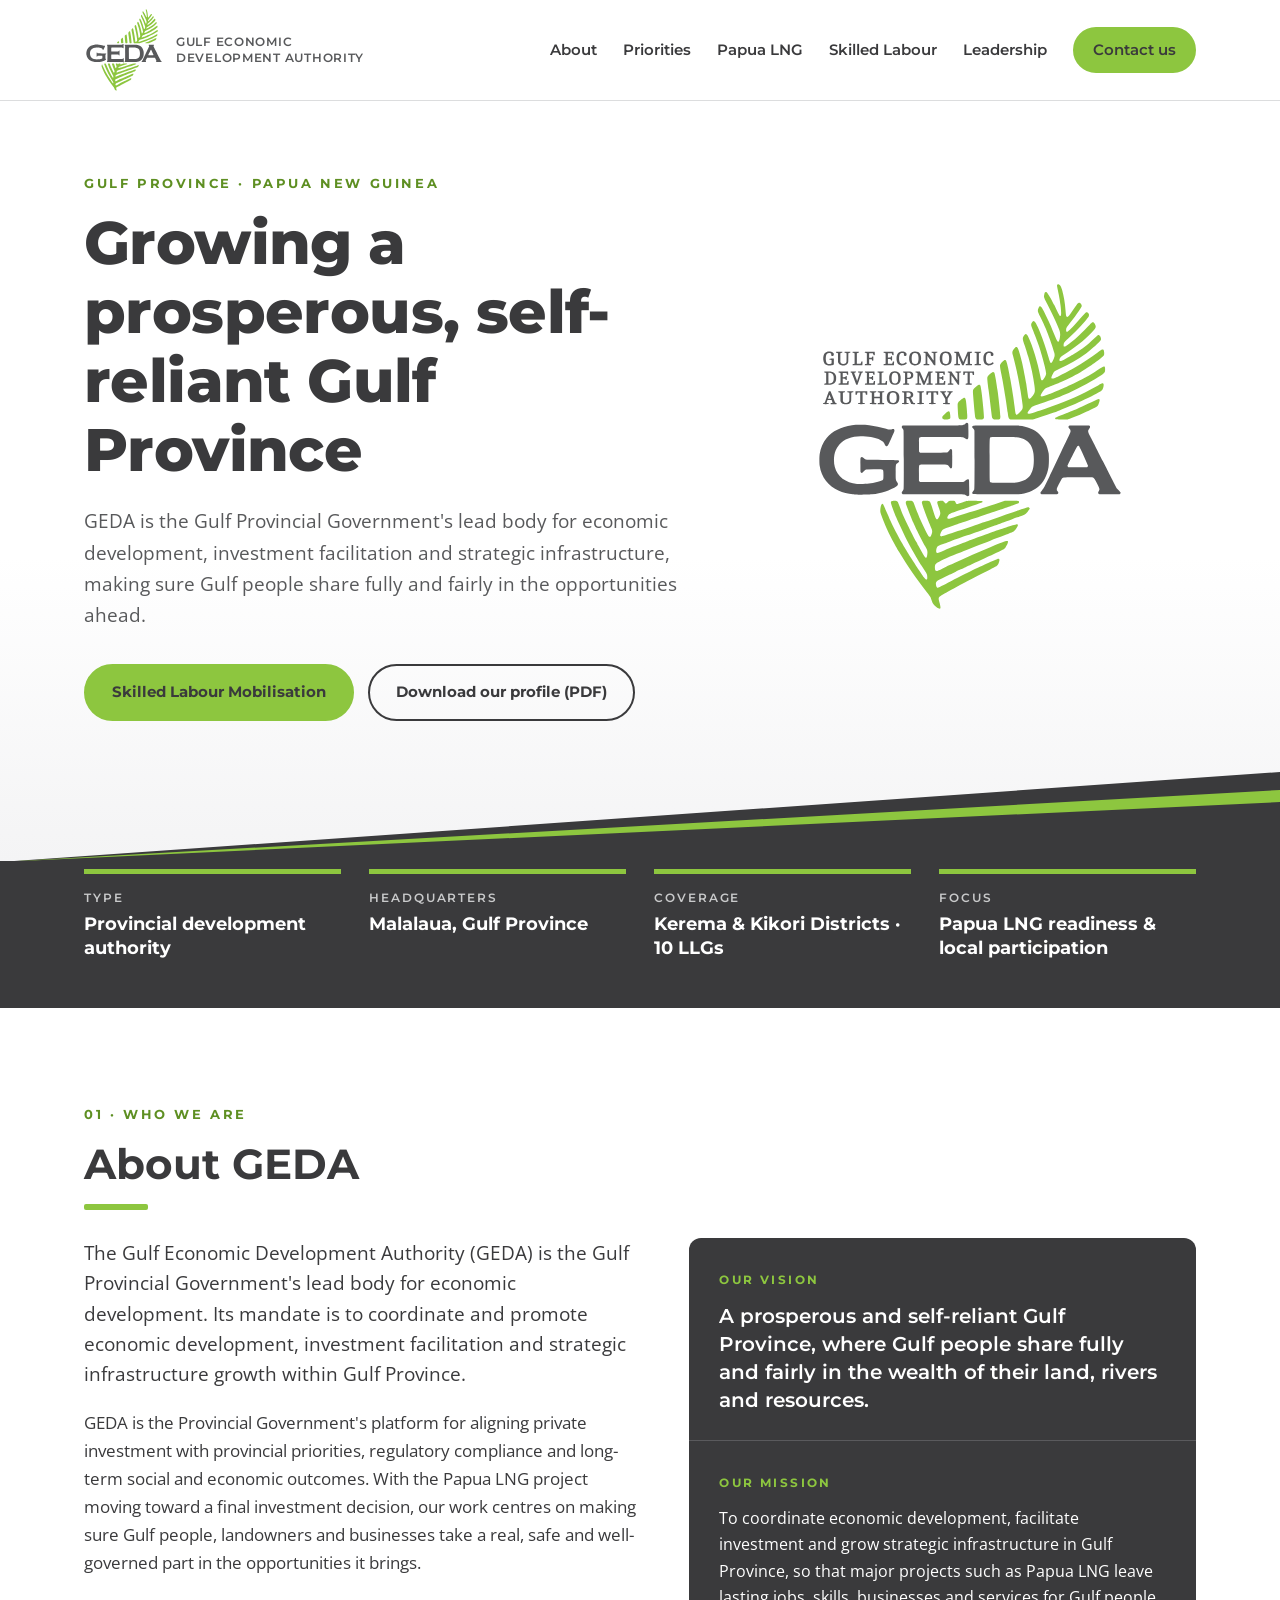
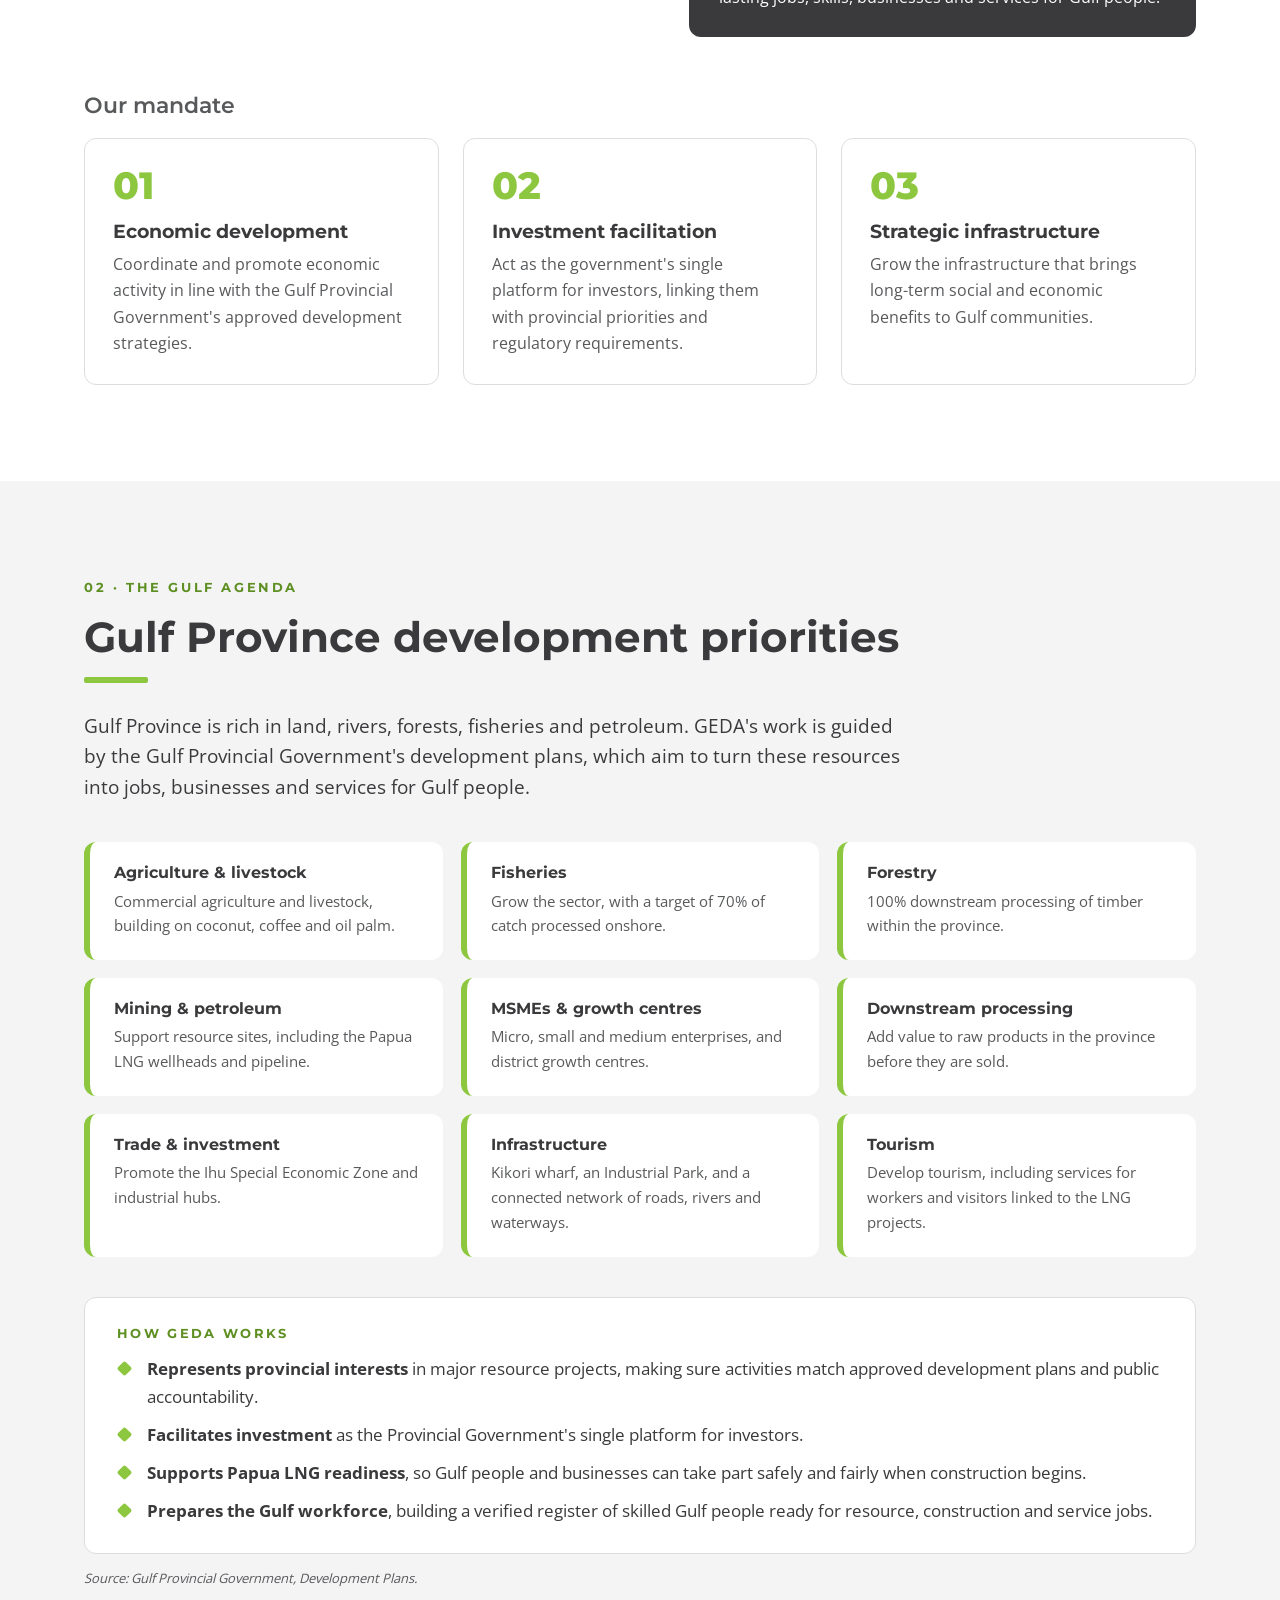
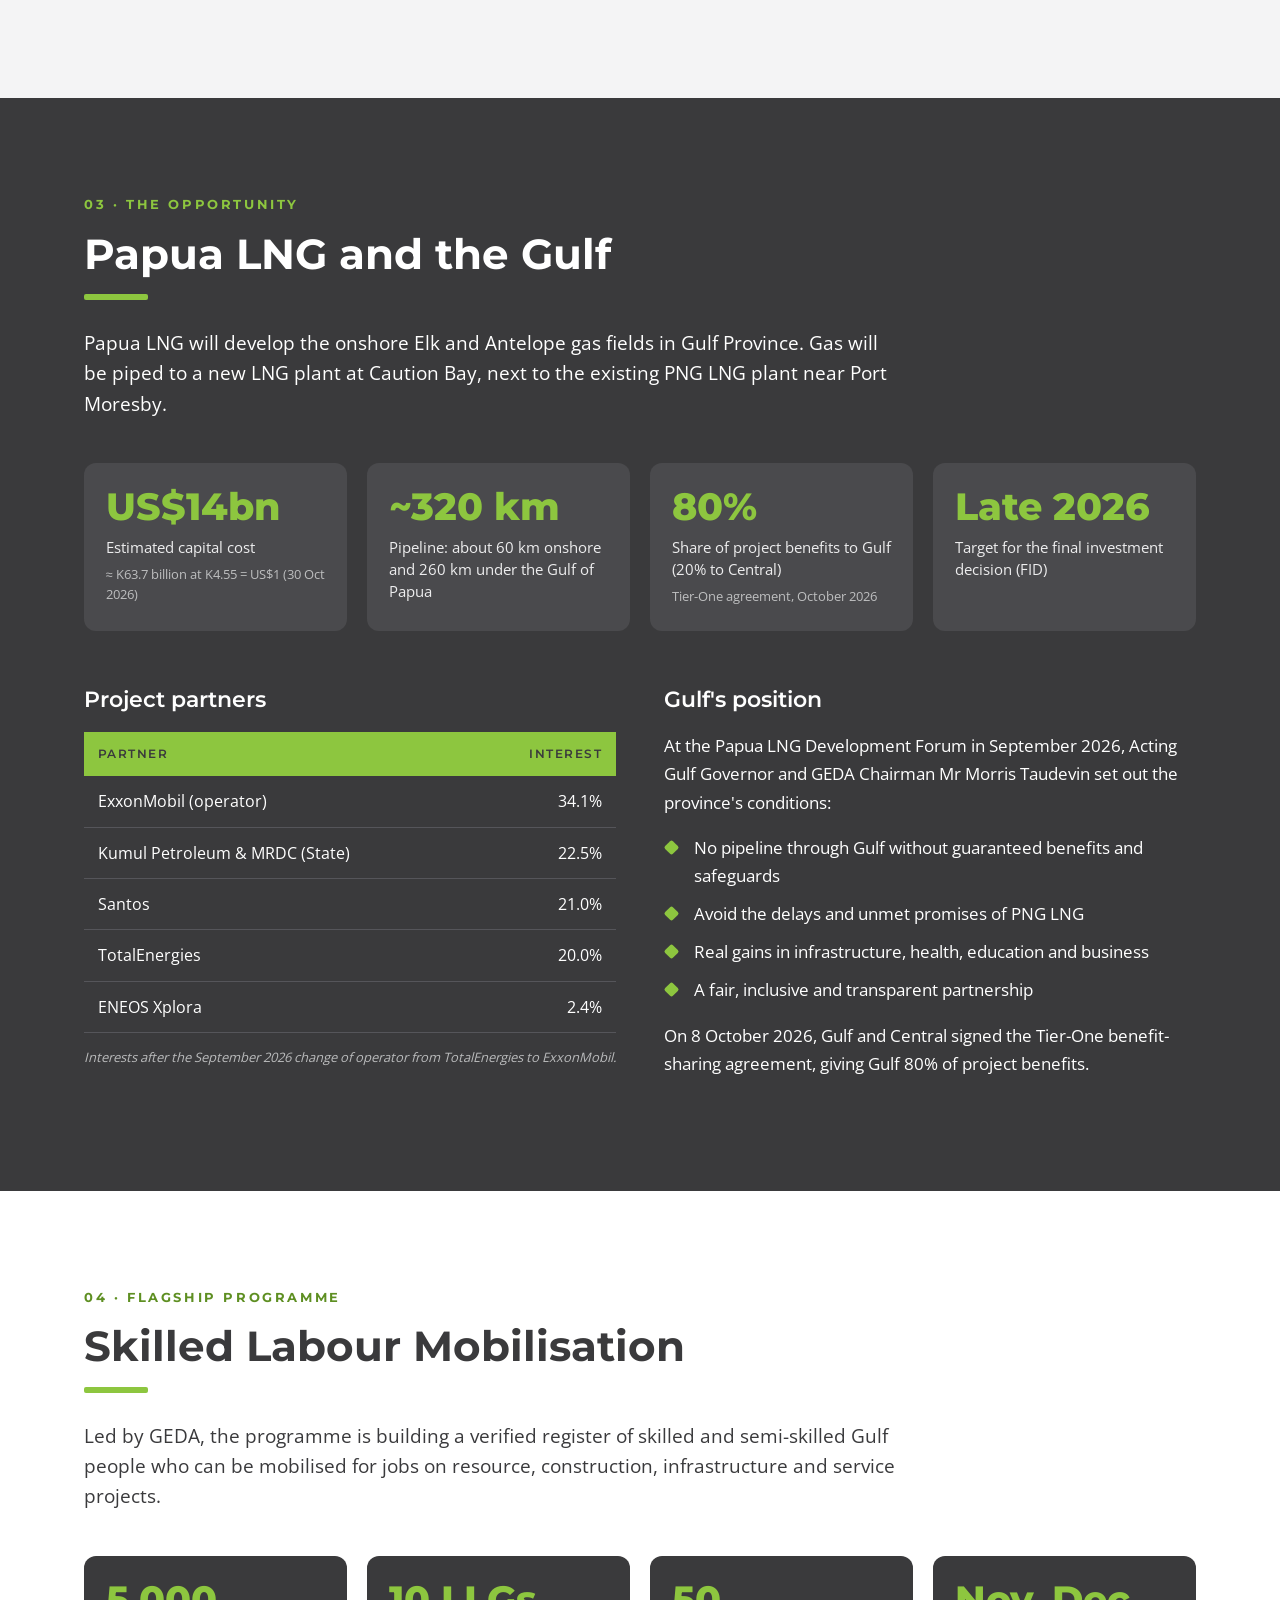
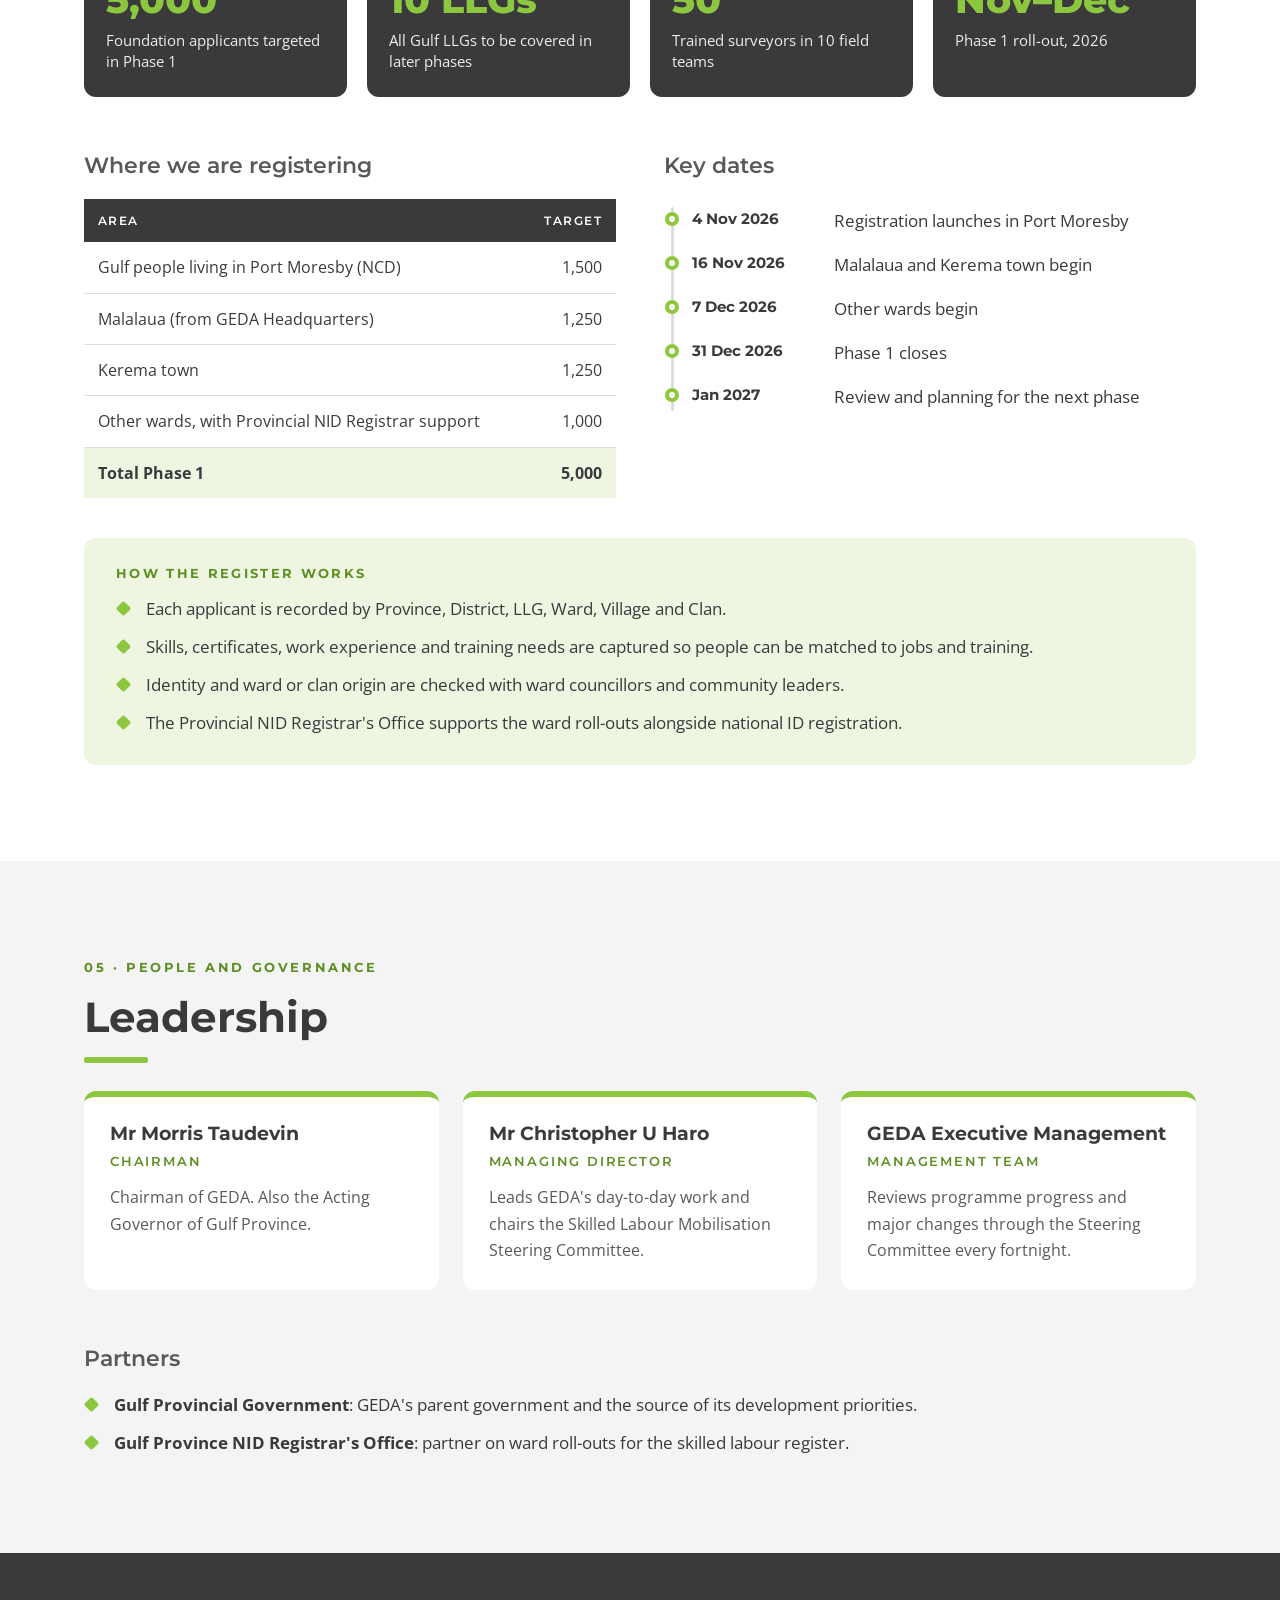
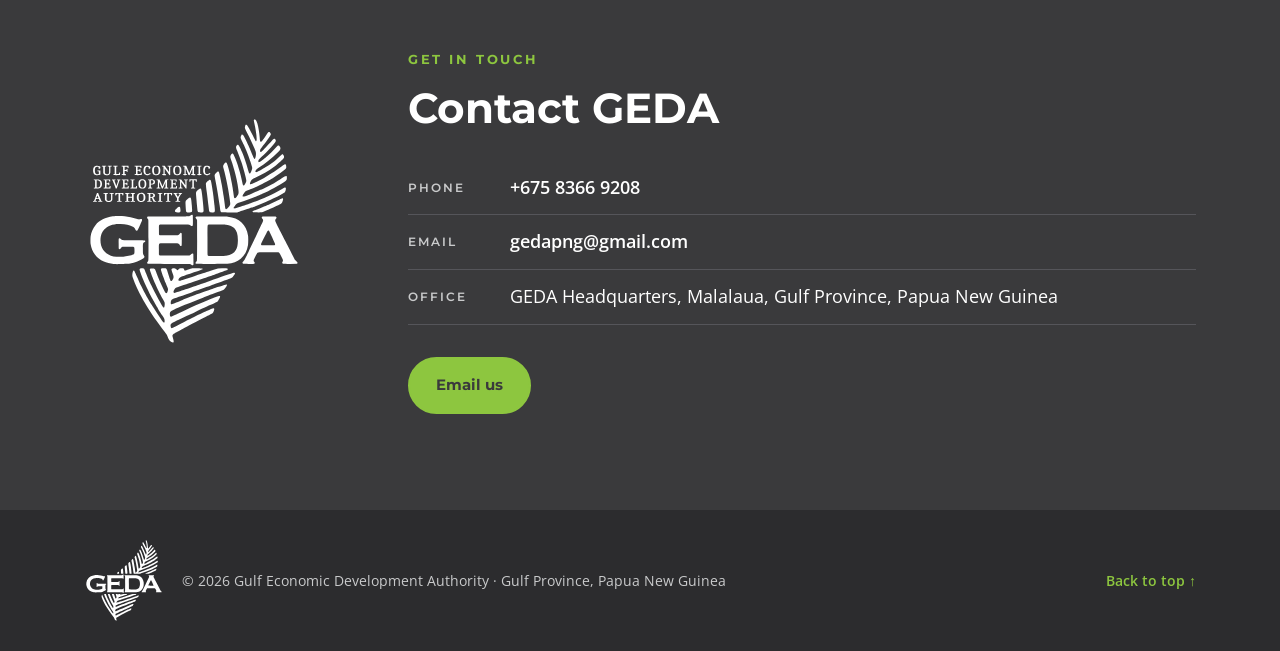
==== index.html @ d0922c4f "Add files via upload" ====
<!doctype html>
<html lang="en">
<head>
  <meta charset="utf-8">
  <meta name="viewport" content="width=device-width, initial-scale=1">
  <title>GEDA – Gulf Economic Development Authority</title>
  <meta name="description" content="The Gulf Economic Development Authority (GEDA) is the Gulf Provincial Government's lead body for economic development, investment facilitation and strategic infrastructure in Gulf Province, Papua New Guinea.">
  <meta name="theme-color" content="#3A3A3C">
  <link rel="icon" type="image/svg+xml" href="assets/img/favicon.svg">
  <link rel="apple-touch-icon" href="assets/img/apple-touch-icon.png">

  <!-- Social sharing preview -->
  <meta property="og:type" content="website">
  <meta property="og:title" content="GEDA – Gulf Economic Development Authority">
  <meta property="og:description" content="Making sure Gulf people share fully and fairly in the opportunities of Papua LNG and the growth of Gulf Province.">
  <meta property="og:image" content="assets/img/og-image.png">
  <meta name="twitter:card" content="summary_large_image">

  <link rel="preload" href="assets/fonts/montserrat-latin-700-normal.woff2" as="font" type="font/woff2" crossorigin>
  <link rel="preload" href="assets/fonts/open-sans-latin-400-normal.woff2" as="font" type="font/woff2" crossorigin>
  <link rel="stylesheet" href="styles.css">
</head>
<body>

<a class="skip" href="#main">Skip to content</a>

<!-- ===== Header ===== -->
<header class="site-header" id="top">
  <div class="wrap header-inner">
    <a class="brand" href="#top" aria-label="GEDA home">
      <img src="assets/img/geda-logo-full-colour-no-tagline.svg" alt="GEDA" width="80" height="86">
      <span class="brand-name">Gulf Economic<br>Development Authority</span>
    </a>
    <button class="nav-toggle" aria-expanded="false" aria-controls="site-nav" aria-label="Open menu">
      <span></span><span></span><span></span>
    </button>
    <nav class="site-nav" id="site-nav" aria-label="Main">
      <a href="#about">About</a>
      <a href="#priorities">Priorities</a>
      <a href="#papua-lng">Papua LNG</a>
      <a href="#skilled-labour">Skilled Labour</a>
      <a href="#leadership">Leadership</a>
      <a class="btn btn-small" href="#contact">Contact us</a>
    </nav>
  </div>
</header>

<main id="main">

<!-- ===== Hero ===== -->
<section class="hero">
  <div class="wrap hero-inner">
    <div class="hero-text">
      <p class="eyebrow">Gulf Province · Papua New Guinea</p>
      <h1>Growing a prosperous, self-reliant Gulf Province</h1>
      <p class="hero-lead">GEDA is the Gulf Provincial Government's lead body for economic development, investment facilitation and strategic infrastructure, making sure Gulf people share fully and fairly in the opportunities ahead.</p>
      <div class="hero-actions">
        <a class="btn" href="#skilled-labour">Skilled Labour Mobilisation</a>
        <a class="btn btn-ghost" href="assets/docs/geda-organisation-profile-2026.pdf" download>Download our profile (PDF)</a>
      </div>
    </div>
    <div class="hero-logo">
      <img src="assets/img/geda-logo-full-colour.svg" alt="GEDA – Gulf Economic Development Authority logo" width="320" height="343">
    </div>
  </div>
  <svg class="hero-wedge" viewBox="0 0 1440 90" preserveAspectRatio="none" aria-hidden="true">
    <polygon points="0,90 1440,0 1440,90" fill="#3A3A3C"/>
    <polygon points="0,90 1440,18 1440,30" fill="#8DC63F"/>
  </svg>
</section>

<!-- ===== Facts band ===== -->
<section class="facts" aria-label="GEDA at a glance">
  <div class="wrap facts-grid">
    <div><span class="k">Type</span><span class="v">Provincial development authority</span></div>
    <div><span class="k">Headquarters</span><span class="v">Malalaua, Gulf Province</span></div>
    <div><span class="k">Coverage</span><span class="v">Kerema &amp; Kikori Districts · 10 LLGs</span></div>
    <div><span class="k">Focus</span><span class="v">Papua LNG readiness &amp; local participation</span></div>
  </div>
</section>

<!-- ===== About ===== -->
<section class="section" id="about">
  <div class="wrap">
    <p class="kicker">01 · Who we are</p>
    <h2>About GEDA</h2>
    <div class="about-grid">
      <div>
        <p class="lead">The Gulf Economic Development Authority (GEDA) is the Gulf Provincial Government's lead body for economic development. Its mandate is to coordinate and promote economic development, investment facilitation and strategic infrastructure growth within Gulf Province.</p>
        <p>GEDA is the Provincial Government's platform for aligning private investment with provincial priorities, regulatory compliance and long-term social and economic outcomes. With the Papua LNG project moving toward a final investment decision, our work centres on making sure Gulf people, landowners and businesses take a real, safe and well-governed part in the opportunities it brings.</p>
      </div>
      <div class="vm">
        <div class="vm-item vm-vision">
          <span class="k">Our vision</span>
          <p>A prosperous and self-reliant Gulf Province, where Gulf people share fully and fairly in the wealth of their land, rivers and resources.</p>
        </div>
        <div class="vm-item">
          <span class="k">Our mission</span>
          <p>To coordinate economic development, facilitate investment and grow strategic infrastructure in Gulf Province, so that major projects such as Papua LNG leave lasting jobs, skills, businesses and services for Gulf people.</p>
        </div>
      </div>
    </div>

    <h3>Our mandate</h3>
    <div class="cards cards-3">
      <article class="card">
        <span class="num">01</span>
        <h4>Economic development</h4>
        <p>Coordinate and promote economic activity in line with the Gulf Provincial Government's approved development strategies.</p>
      </article>
      <article class="card">
        <span class="num">02</span>
        <h4>Investment facilitation</h4>
        <p>Act as the government's single platform for investors, linking them with provincial priorities and regulatory requirements.</p>
      </article>
      <article class="card">
        <span class="num">03</span>
        <h4>Strategic infrastructure</h4>
        <p>Grow the infrastructure that brings long-term social and economic benefits to Gulf communities.</p>
      </article>
    </div>
  </div>
</section>

<!-- ===== Priorities ===== -->
<section class="section section-tint" id="priorities">
  <div class="wrap">
    <p class="kicker">02 · The Gulf agenda</p>
    <h2>Gulf Province development priorities</h2>
    <p class="lead narrow">Gulf Province is rich in land, rivers, forests, fisheries and petroleum. GEDA's work is guided by the Gulf Provincial Government's development plans, which aim to turn these resources into jobs, businesses and services for Gulf people.</p>

    <div class="prio-grid">
      <div class="prio"><h4>Agriculture &amp; livestock</h4><p>Commercial agriculture and livestock, building on coconut, coffee and oil palm.</p></div>
      <div class="prio"><h4>Fisheries</h4><p>Grow the sector, with a target of 70% of catch processed onshore.</p></div>
      <div class="prio"><h4>Forestry</h4><p>100% downstream processing of timber within the province.</p></div>
      <div class="prio"><h4>Mining &amp; petroleum</h4><p>Support resource sites, including the Papua LNG wellheads and pipeline.</p></div>
      <div class="prio"><h4>MSMEs &amp; growth centres</h4><p>Micro, small and medium enterprises, and district growth centres.</p></div>
      <div class="prio"><h4>Downstream processing</h4><p>Add value to raw products in the province before they are sold.</p></div>
      <div class="prio"><h4>Trade &amp; investment</h4><p>Promote the Ihu Special Economic Zone and industrial hubs.</p></div>
      <div class="prio"><h4>Infrastructure</h4><p>Kikori wharf, an Industrial Park, and a connected network of roads, rivers and waterways.</p></div>
      <div class="prio"><h4>Tourism</h4><p>Develop tourism, including services for workers and visitors linked to the LNG projects.</p></div>
    </div>

    <div class="callout">
      <h4>How GEDA works</h4>
      <ul class="ticks">
        <li><b>Represents provincial interests</b> in major resource projects, making sure activities match approved development plans and public accountability.</li>
        <li><b>Facilitates investment</b> as the Provincial Government's single platform for investors.</li>
        <li><b>Supports Papua LNG readiness</b>, so Gulf people and businesses can take part safely and fairly when construction begins.</li>
        <li><b>Prepares the Gulf workforce</b>, building a verified register of skilled Gulf people ready for resource, construction and service jobs.</li>
      </ul>
    </div>
    <p class="source">Source: Gulf Provincial Government, Development Plans.</p>
  </div>
</section>

<!-- ===== Papua LNG ===== -->
<section class="section section-dark" id="papua-lng">
  <div class="wrap">
    <p class="kicker">03 · The opportunity</p>
    <h2>Papua LNG and the Gulf</h2>
    <p class="lead narrow">Papua LNG will develop the onshore Elk and Antelope gas fields in Gulf Province. Gas will be piped to a new LNG plant at Caution Bay, next to the existing PNG LNG plant near Port Moresby.</p>

    <div class="stats">
      <div class="stat"><span class="big">US$14bn</span><span class="lbl">Estimated capital cost</span><span class="sm">≈ K63.7 billion at K4.55 = US$1 (30 Oct 2026)</span></div>
      <div class="stat"><span class="big">~320 km</span><span class="lbl">Pipeline: about 60 km onshore and 260 km under the Gulf of Papua</span></div>
      <div class="stat"><span class="big">80%</span><span class="lbl">Share of project benefits to Gulf (20% to Central)</span><span class="sm">Tier-One agreement, October 2026</span></div>
      <div class="stat"><span class="big">Late 2026</span><span class="lbl">Target for the final investment decision (FID)</span></div>
    </div>

    <div class="lng-grid">
      <div>
        <h3>Project partners</h3>
        <table class="partners">
          <thead><tr><th scope="col">Partner</th><th scope="col">Interest</th></tr></thead>
          <tbody>
            <tr><td>ExxonMobil (operator)</td><td>34.1%</td></tr>
            <tr><td>Kumul Petroleum &amp; MRDC (State)</td><td>22.5%</td></tr>
            <tr><td>Santos</td><td>21.0%</td></tr>
            <tr><td>TotalEnergies</td><td>20.0%</td></tr>
            <tr><td>ENEOS Xplora</td><td>2.4%</td></tr>
          </tbody>
        </table>
        <p class="source">Interests after the September 2026 change of operator from TotalEnergies to ExxonMobil.</p>
      </div>
      <div>
        <h3>Gulf's position</h3>
        <p>At the Papua LNG Development Forum in September 2026, Acting Gulf Governor and GEDA Chairman Mr Morris Taudevin set out the province's conditions:</p>
        <ul class="ticks ticks-light">
          <li>No pipeline through Gulf without guaranteed benefits and safeguards</li>
          <li>Avoid the delays and unmet promises of PNG LNG</li>
          <li>Real gains in infrastructure, health, education and business</li>
          <li>A fair, inclusive and transparent partnership</li>
        </ul>
        <p>On 8 October 2026, Gulf and Central signed the Tier-One benefit-sharing agreement, giving Gulf 80% of project benefits.</p>
      </div>
    </div>
  </div>
</section>

<!-- ===== Skilled Labour ===== -->
<section class="section" id="skilled-labour">
  <div class="wrap">
    <p class="kicker">04 · Flagship programme</p>
    <h2>Skilled Labour Mobilisation</h2>
    <p class="lead narrow">Led by GEDA, the programme is building a verified register of skilled and semi-skilled Gulf people who can be mobilised for jobs on resource, construction, infrastructure and service projects.</p>

    <div class="stats stats-light">
      <div class="stat"><span class="big">5,000</span><span class="lbl">Foundation applicants targeted in Phase 1</span></div>
      <div class="stat"><span class="big">10 LLGs</span><span class="lbl">All Gulf LLGs to be covered in later phases</span></div>
      <div class="stat"><span class="big">50</span><span class="lbl">Trained surveyors in 10 field teams</span></div>
      <div class="stat"><span class="big">Nov–Dec</span><span class="lbl">Phase 1 roll-out, 2026</span></div>
    </div>

    <div class="slm-grid">
      <div>
        <h3>Where we are registering</h3>
        <table class="areas">
          <thead><tr><th scope="col">Area</th><th scope="col">Target</th></tr></thead>
          <tbody>
            <tr><td>Gulf people living in Port Moresby (NCD)</td><td>1,500</td></tr>
            <tr><td>Malalaua (from GEDA Headquarters)</td><td>1,250</td></tr>
            <tr><td>Kerema town</td><td>1,250</td></tr>
            <tr><td>Other wards, with Provincial NID Registrar support</td><td>1,000</td></tr>
            <tr class="total"><td>Total Phase 1</td><td>5,000</td></tr>
          </tbody>
        </table>
      </div>
      <div>
        <h3>Key dates</h3>
        <ol class="timeline">
          <li><b>4 Nov 2026</b><span>Registration launches in Port Moresby</span></li>
          <li><b>16 Nov 2026</b><span>Malalaua and Kerema town begin</span></li>
          <li><b>7 Dec 2026</b><span>Other wards begin</span></li>
          <li><b>31 Dec 2026</b><span>Phase 1 closes</span></li>
          <li><b>Jan 2027</b><span>Review and planning for the next phase</span></li>
        </ol>
      </div>
    </div>

    <div class="callout">
      <h4>How the register works</h4>
      <ul class="ticks">
        <li>Each applicant is recorded by Province, District, LLG, Ward, Village and Clan.</li>
        <li>Skills, certificates, work experience and training needs are captured so people can be matched to jobs and training.</li>
        <li>Identity and ward or clan origin are checked with ward councillors and community leaders.</li>
        <li>The Provincial NID Registrar's Office supports the ward roll-outs alongside national ID registration.</li>
      </ul>
    </div>
  </div>
</section>

<!-- ===== Leadership ===== -->
<section class="section section-tint" id="leadership">
  <div class="wrap">
    <p class="kicker">05 · People and governance</p>
    <h2>Leadership</h2>
    <div class="cards cards-3">
      <article class="person">
        <h4>Mr Morris Taudevin</h4>
        <p class="role">Chairman</p>
        <p>Chairman of GEDA. Also the Acting Governor of Gulf Province.</p>
      </article>
      <article class="person">
        <h4>Mr Christopher U Haro</h4>
        <p class="role">Managing Director</p>
        <p>Leads GEDA's day-to-day work and chairs the Skilled Labour Mobilisation Steering Committee.</p>
      </article>
      <article class="person">
        <h4>GEDA Executive Management</h4>
        <p class="role">Management team</p>
        <p>Reviews programme progress and major changes through the Steering Committee every fortnight.</p>
      </article>
    </div>

    <h3>Partners</h3>
    <ul class="ticks">
      <li><b>Gulf Provincial Government</b>: GEDA's parent government and the source of its development priorities.</li>
      <li><b>Gulf Province NID Registrar's Office</b>: partner on ward roll-outs for the skilled labour register.</li>
    </ul>
  </div>
</section>

<!-- ===== Contact ===== -->
<section class="contact" id="contact">
  <div class="wrap contact-inner">
    <img class="contact-logo" src="assets/img/geda-logo-white.svg" alt="GEDA" width="200" height="214">
    <div>
      <p class="kicker kicker-light">Get in touch</p>
      <h2>Contact GEDA</h2>
      <ul class="contact-list">
        <li><span class="k">Phone</span><a href="tel:+67583669208">+675 8366 9208</a></li>
        <li><span class="k">Email</span><a href="mailto:gedapng@gmail.com">gedapng@gmail.com</a></li>
        <li><span class="k">Office</span><span>GEDA Headquarters, Malalaua, Gulf Province, Papua New Guinea</span></li>
      </ul>
      <a class="btn" href="mailto:gedapng@gmail.com">Email us</a>
    </div>
  </div>
</section>

</main>

<footer class="site-footer">
  <div class="wrap footer-inner">
    <img src="assets/img/geda-logo-white-no-tagline.svg" alt="GEDA" width="80" height="86">
    <p>© <span id="year">2026</span> Gulf Economic Development Authority · Gulf Province, Papua New Guinea</p>
    <a href="#top">Back to top ↑</a>
  </div>
</footer>

<script src="script.js"></script>
</body>
</html>
---- styles.css ----
/* =========================================================
   GEDA – Gulf Economic Development Authority
   Colours and fonts follow the GEDA Brand Style Guide
   ========================================================= */

@font-face{font-family:"Montserrat";font-weight:500;font-display:swap;src:url(assets/fonts/montserrat-latin-500-normal.woff2) format("woff2")}
@font-face{font-family:"Montserrat";font-weight:600;font-display:swap;src:url(assets/fonts/montserrat-latin-600-normal.woff2) format("woff2")}
@font-face{font-family:"Montserrat";font-weight:700;font-display:swap;src:url(assets/fonts/montserrat-latin-700-normal.woff2) format("woff2")}
@font-face{font-family:"Montserrat";font-weight:800;font-display:swap;src:url(assets/fonts/montserrat-latin-800-normal.woff2) format("woff2")}
@font-face{font-family:"Open Sans";font-weight:400;font-display:swap;src:url(assets/fonts/open-sans-latin-400-normal.woff2) format("woff2")}
@font-face{font-family:"Open Sans";font-weight:600;font-display:swap;src:url(assets/fonts/open-sans-latin-600-normal.woff2) format("woff2")}
@font-face{font-family:"Open Sans";font-weight:700;font-display:swap;src:url(assets/fonts/open-sans-latin-700-normal.woff2) format("woff2")}

:root{
  /* Brand colours */
  --green:#8DC63F;        /* Leaf Green – primary */
  --green-dark:#5E8F22;   /* darker green for small text on white */
  --green-tint:#EEF6E2;
  --charcoal:#3A3A3C;     /* Charcoal – primary */
  --slate:#58595B;        /* Slate Grey – primary */
  --white:#FFFFFF;
  --mist:#F4F4F5;
  --line:#DCDDDE;

  --head:"Montserrat",Arial,sans-serif;
  --body:"Open Sans",Arial,sans-serif;
  --radius:12px;
  --wrap:1160px;
}

*,*::before,*::after{box-sizing:border-box}
html{scroll-behavior:smooth;scroll-padding-top:108px}
body{margin:0;font-family:var(--body);font-size:17px;line-height:1.65;color:var(--charcoal);background:var(--white);-webkit-font-smoothing:antialiased}
img{max-width:100%;height:auto;display:block}
a{color:var(--green-dark)}
a:focus-visible,button:focus-visible{outline:3px solid var(--green);outline-offset:3px;border-radius:4px}
h1,h2,h3,h4{font-family:var(--head);line-height:1.15;margin:0;color:var(--charcoal)}
p{margin:0 0 1em}
.wrap{max-width:var(--wrap);margin:0 auto;padding:0 24px}
.skip{position:absolute;left:-999px;top:8px;background:var(--charcoal);color:#fff;padding:8px 14px;border-radius:6px;z-index:100}
.skip:focus{left:16px}

/* ---------- Buttons ---------- */
.btn{display:inline-block;font-family:var(--head);font-weight:700;font-size:15px;text-decoration:none;color:var(--charcoal);background:var(--green);padding:14px 26px;border-radius:999px;border:2px solid var(--green);transition:transform .15s ease,background .15s ease}
.btn:hover{transform:translateY(-2px);background:#9BD04F}
.btn-ghost{background:transparent;color:var(--charcoal);border-color:var(--charcoal)}
.btn-ghost:hover{background:var(--charcoal);color:#fff}
.btn-small{padding:9px 18px;font-size:14px}

/* ---------- Header ---------- */
.site-header{position:sticky;top:0;z-index:50;background:rgba(255,255,255,.96);backdrop-filter:saturate(1.4) blur(8px);border-bottom:1px solid var(--line)}
.header-inner{display:flex;align-items:center;justify-content:space-between;height:100px}
.brand{display:flex;align-items:center;gap:12px;text-decoration:none}
.brand img{width:80px;height:auto} /* brand guide: short lockup min 80px on screen */
.brand-name{font-family:var(--head);font-weight:600;font-size:12px;letter-spacing:.06em;text-transform:uppercase;color:var(--slate);line-height:1.3}
.site-nav{display:flex;align-items:center;gap:26px}
.site-nav a{font-family:var(--head);font-weight:600;font-size:15px;color:var(--charcoal);text-decoration:none}
.site-nav a:not(.btn):hover{color:var(--green-dark)}
.site-nav .btn{color:var(--charcoal)}
.nav-toggle{display:none;background:none;border:0;width:44px;height:44px;padding:10px;cursor:pointer}
.nav-toggle span{display:block;height:3px;background:var(--charcoal);border-radius:2px;margin:5px 0;transition:transform .2s ease,opacity .2s ease}
.nav-toggle[aria-expanded="true"] span:nth-child(1){transform:translateY(8px) rotate(45deg)}
.nav-toggle[aria-expanded="true"] span:nth-child(2){opacity:0}
.nav-toggle[aria-expanded="true"] span:nth-child(3){transform:translateY(-8px) rotate(-45deg)}

/* ---------- Hero ---------- */
.hero{position:relative;padding:72px 0 140px;background:linear-gradient(180deg,#fff 0%,#fff 60%,var(--mist) 100%);overflow:hidden}
.hero-inner{display:grid;grid-template-columns:1.35fr 1fr;gap:48px;align-items:center}
.eyebrow,.kicker{font-family:var(--head);font-weight:700;font-size:13px;letter-spacing:.2em;text-transform:uppercase;color:var(--green-dark);margin:0 0 14px}
.hero h1{font-size:clamp(34px,5.2vw,60px);font-weight:800;letter-spacing:-.01em}
.hero-lead{font-size:19px;color:var(--slate);margin:22px 0 32px;max-width:600px}
.hero-actions{display:flex;flex-wrap:wrap;gap:14px}
.hero-logo{display:flex;justify-content:center}
.hero-logo img{width:min(320px,80%)}
.hero-wedge{position:absolute;left:0;bottom:-1px;width:100%;height:90px}

/* ---------- Facts band ---------- */
.facts{background:var(--charcoal);color:#fff;padding:8px 0 48px}
.facts-grid{display:grid;grid-template-columns:repeat(4,1fr);gap:28px}
.facts-grid>div{border-top:5px solid var(--green);padding-top:14px}
.facts .k{display:block;font-family:var(--head);font-weight:600;font-size:12px;letter-spacing:.16em;text-transform:uppercase;color:#C9CACB}
.facts .v{display:block;font-family:var(--head);font-weight:700;font-size:18px;margin-top:6px;line-height:1.3}

/* ---------- Sections ---------- */
.section{padding:96px 0}
.section-tint{background:var(--mist)}
.section-dark{background:var(--charcoal);color:#fff}
.section-dark h2,.section-dark h3,.section-dark h4{color:#fff}
.section-dark .kicker{color:var(--green)}
.section h2{font-size:clamp(28px,3.6vw,42px);font-weight:700;margin-bottom:28px}
.section h2::after{content:"";display:block;width:64px;height:6px;background:var(--green);margin-top:16px;border-radius:2px}
.section h3{font-size:22px;font-weight:600;color:var(--slate);margin:56px 0 20px}
.section-dark h3{color:#fff}
.lead{font-size:19px;line-height:1.6}
.narrow{max-width:820px}
.source{font-size:13px;color:var(--slate);font-style:italic;margin-top:14px}
.section-dark .source{color:#B9BABB}

/* About */
.about-grid{display:grid;grid-template-columns:1.1fr 1fr;gap:48px;align-items:start}
.vm{background:var(--charcoal);border-radius:var(--radius);overflow:hidden}
.vm-item{padding:26px 30px}
.vm-item+.vm-item{border-top:1px solid #5A5A5D}
.vm .k{font-family:var(--head);font-weight:700;font-size:12px;letter-spacing:.2em;text-transform:uppercase;color:var(--green)}
.vm p{color:#fff;margin:10px 0 0;font-size:16px}
.vm-vision p{font-family:var(--head);font-weight:600;font-size:20px;line-height:1.4}

/* Cards */
.cards{display:grid;gap:24px}
.cards-3{grid-template-columns:repeat(3,1fr)}
.card{border:1px solid var(--line);border-radius:var(--radius);padding:28px;background:#fff;transition:transform .2s ease,box-shadow .2s ease}
.card:hover{transform:translateY(-4px);box-shadow:0 14px 30px rgba(58,58,60,.09)}
.card .num{font-family:var(--head);font-weight:800;font-size:38px;color:var(--green);line-height:1}
.card h4{font-size:19px;margin:14px 0 8px}
.card p{margin:0;color:var(--slate);font-size:16px}

/* Priorities */
.prio-grid{display:grid;grid-template-columns:repeat(3,1fr);gap:18px;margin-top:40px}
.prio{background:#fff;border-radius:var(--radius);padding:22px 24px;border-left:6px solid var(--green)}
.prio h4{font-size:16px;margin-bottom:6px}
.prio p{margin:0;font-size:15px;color:var(--slate)}

/* Callout + ticks */
.callout{background:var(--green-tint);border-radius:var(--radius);padding:28px 32px;margin-top:40px}
.section-tint .callout{background:#fff;border:1px solid var(--line)}
.callout h4{font-size:13px;letter-spacing:.18em;text-transform:uppercase;color:var(--green-dark);margin-bottom:14px}
.ticks{list-style:none;padding:0;margin:0}
.ticks li{position:relative;padding-left:30px;margin-bottom:10px}
.ticks li::before{content:"";position:absolute;left:2px;top:8px;width:11px;height:11px;background:var(--green);border-radius:2px;transform:rotate(45deg)}
.ticks li:last-child{margin-bottom:0}
.ticks-light{margin-bottom:18px}

/* Stats */
.stats{display:grid;grid-template-columns:repeat(4,1fr);gap:20px;margin:44px 0 8px}
.stat{background:#4A4A4D;border-radius:var(--radius);padding:24px 22px}
.stat .big{display:block;font-family:var(--head);font-weight:800;font-size:clamp(28px,3vw,38px);color:var(--green);line-height:1.05}
.stat .lbl{display:block;margin-top:10px;font-size:15px;line-height:1.45;color:#EDEDEE}
.stat .sm{display:block;margin-top:6px;font-size:12.5px;color:#BDBEBF}
.stats-light .stat{background:var(--charcoal)}

/* Tables */
table{width:100%;border-collapse:collapse;font-size:16px}
th{font-family:var(--head);font-weight:600;font-size:12px;letter-spacing:.12em;text-transform:uppercase;text-align:left;padding:12px 14px;background:var(--charcoal);color:#fff}
th:last-child,td:last-child{text-align:right;white-space:nowrap}
td{padding:12px 14px;border-bottom:1px solid var(--line)}
tr.total td{background:var(--green-tint);font-weight:700;border-bottom:0}
.section-dark th{background:var(--green);color:var(--charcoal)}
.section-dark td{border-bottom-color:#55555A}
.lng-grid,.slm-grid{display:grid;grid-template-columns:1fr 1fr;gap:48px}
.lng-grid h3,.slm-grid h3{margin-top:48px}
.ticks-light li{color:#fff}

/* Timeline */
.timeline{list-style:none;margin:0;padding:0 0 0 28px;position:relative}
.timeline::before{content:"";position:absolute;left:7px;top:8px;bottom:8px;width:3px;background:var(--line);border-radius:2px}
.timeline li{position:relative;display:grid;grid-template-columns:130px 1fr;gap:12px;padding:8px 0}
.timeline li::before{content:"";position:absolute;left:-27px;top:13px;width:14px;height:14px;border-radius:50%;background:#fff;border:4px solid var(--green)}
.timeline b{font-family:var(--head);font-size:15px}

/* People */
.person{background:#fff;border-radius:var(--radius);border-top:6px solid var(--green);padding:26px}
.person h4{font-size:19px}
.person .role{font-family:var(--head);font-weight:600;font-size:13px;letter-spacing:.14em;text-transform:uppercase;color:var(--green-dark);margin:6px 0 12px}
.person p:last-child{margin:0;color:var(--slate);font-size:16px}

/* Contact */
.contact{background:var(--charcoal);color:#fff;padding:96px 0}
.contact-inner{display:grid;grid-template-columns:260px 1fr;gap:64px;align-items:center}
.contact-logo{width:220px}
.contact h2{color:#fff;font-size:clamp(28px,3.6vw,42px);margin-bottom:28px}
.kicker-light{color:var(--green)}
.contact-list{list-style:none;padding:0;margin:0 0 32px}
.contact-list li{display:grid;grid-template-columns:90px 1fr;gap:12px;padding:12px 0;border-bottom:1px solid #55555A;font-size:18px}
.contact-list .k{font-family:var(--head);font-weight:600;font-size:12px;letter-spacing:.16em;text-transform:uppercase;color:#C9CACB;padding-top:5px}
.contact-list a{color:#fff;text-decoration:none;font-weight:600}
.contact-list a:hover{color:var(--green)}

/* Footer */
.site-footer{background:#2C2C2E;color:#C9CACB;padding:28px 0;font-size:14px}
.footer-inner{display:flex;align-items:center;gap:18px}
.footer-inner img{width:80px}
.footer-inner p{margin:0;flex:1}
.footer-inner a{color:var(--green);text-decoration:none;font-weight:600}

/* Reveal animation */
.reveal{opacity:0;transform:translateY(18px);transition:opacity .6s ease,transform .6s ease}
.reveal.in{opacity:1;transform:none}
@media (prefers-reduced-motion:reduce){html{scroll-behavior:auto}.reveal{opacity:1;transform:none;transition:none}.card,.btn{transition:none}}

/* ---------- Responsive ---------- */
@media (max-width:1000px){
  .stats{grid-template-columns:repeat(2,1fr)}
  .prio-grid{grid-template-columns:repeat(2,1fr)}
  .facts-grid{grid-template-columns:repeat(2,1fr)}
}
@media (max-width:860px){
  .nav-toggle{display:block}
  .site-nav{position:absolute;top:100px;left:0;right:0;flex-direction:column;align-items:stretch;gap:0;background:#fff;border-bottom:1px solid var(--line);padding:8px 24px 20px;display:none}
  .site-nav.open{display:flex}
  .site-nav a{padding:14px 0;border-bottom:1px solid var(--mist)}
  .site-nav .btn{margin-top:14px;text-align:center;border-bottom:2px solid var(--green)}
  .hero{padding:48px 0 110px}
  .hero-inner,.about-grid,.lng-grid,.slm-grid,.contact-inner{grid-template-columns:1fr}
  .hero-logo{order:-1;justify-content:flex-start}
  .hero-logo img{width:180px}
  .cards-3{grid-template-columns:1fr}
  .contact-inner{gap:32px}
  .contact-logo{width:160px}
  .section{padding:72px 0}
}
@media (max-width:560px){
  body{font-size:16px}
  .wrap{padding:0 16px}
  .brand-name{display:none}
  .prio-grid,.facts-grid{grid-template-columns:1fr}
  .stats{grid-template-columns:1fr 1fr;gap:12px}
  .stat{padding:18px 16px}
  .stat .big{font-size:26px}
  .stat .lbl{font-size:14px}
  .hero-lead,.lead{font-size:17px}
  .btn{width:100%;text-align:center}
  .callout{padding:22px 20px}
  .timeline li{grid-template-columns:1fr;gap:0}
  .contact-list li{grid-template-columns:1fr;gap:2px;font-size:16px}
  .footer-inner{flex-direction:column;text-align:center}
  td,th{padding:10px}
}
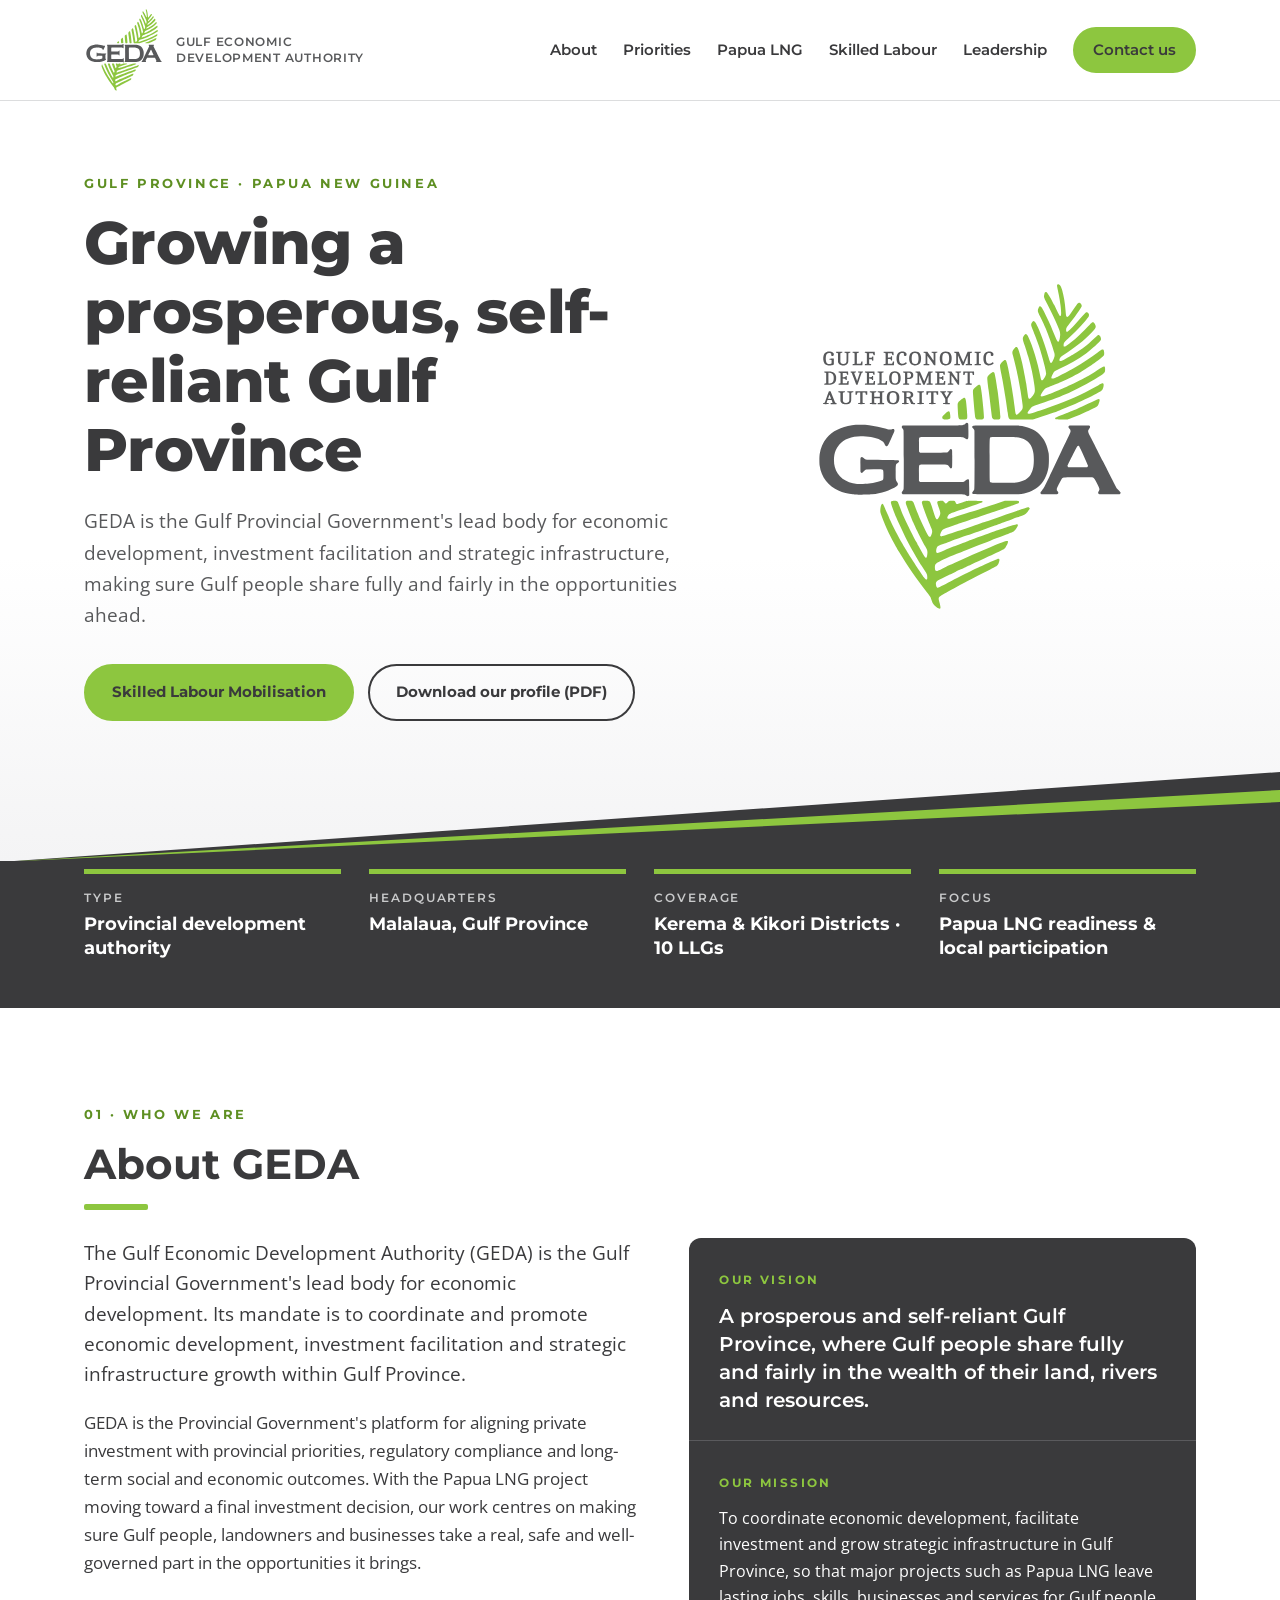
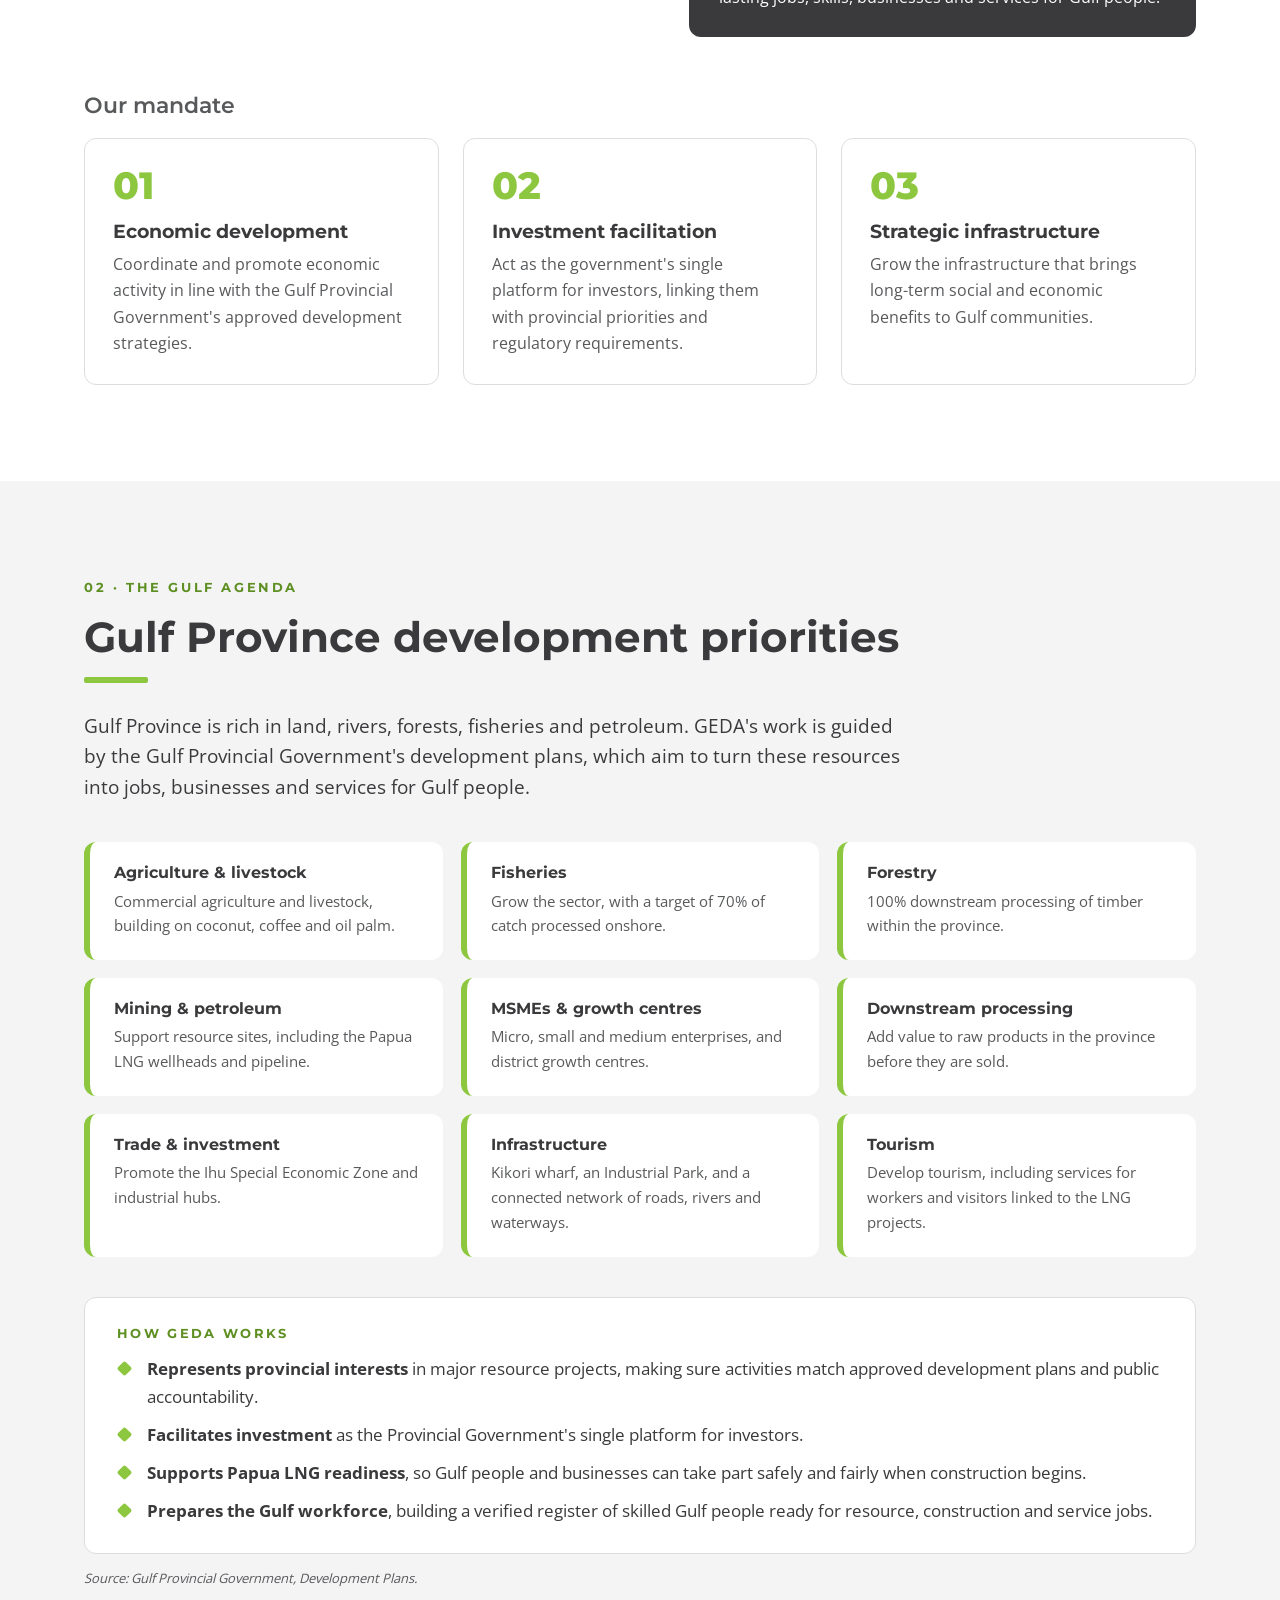
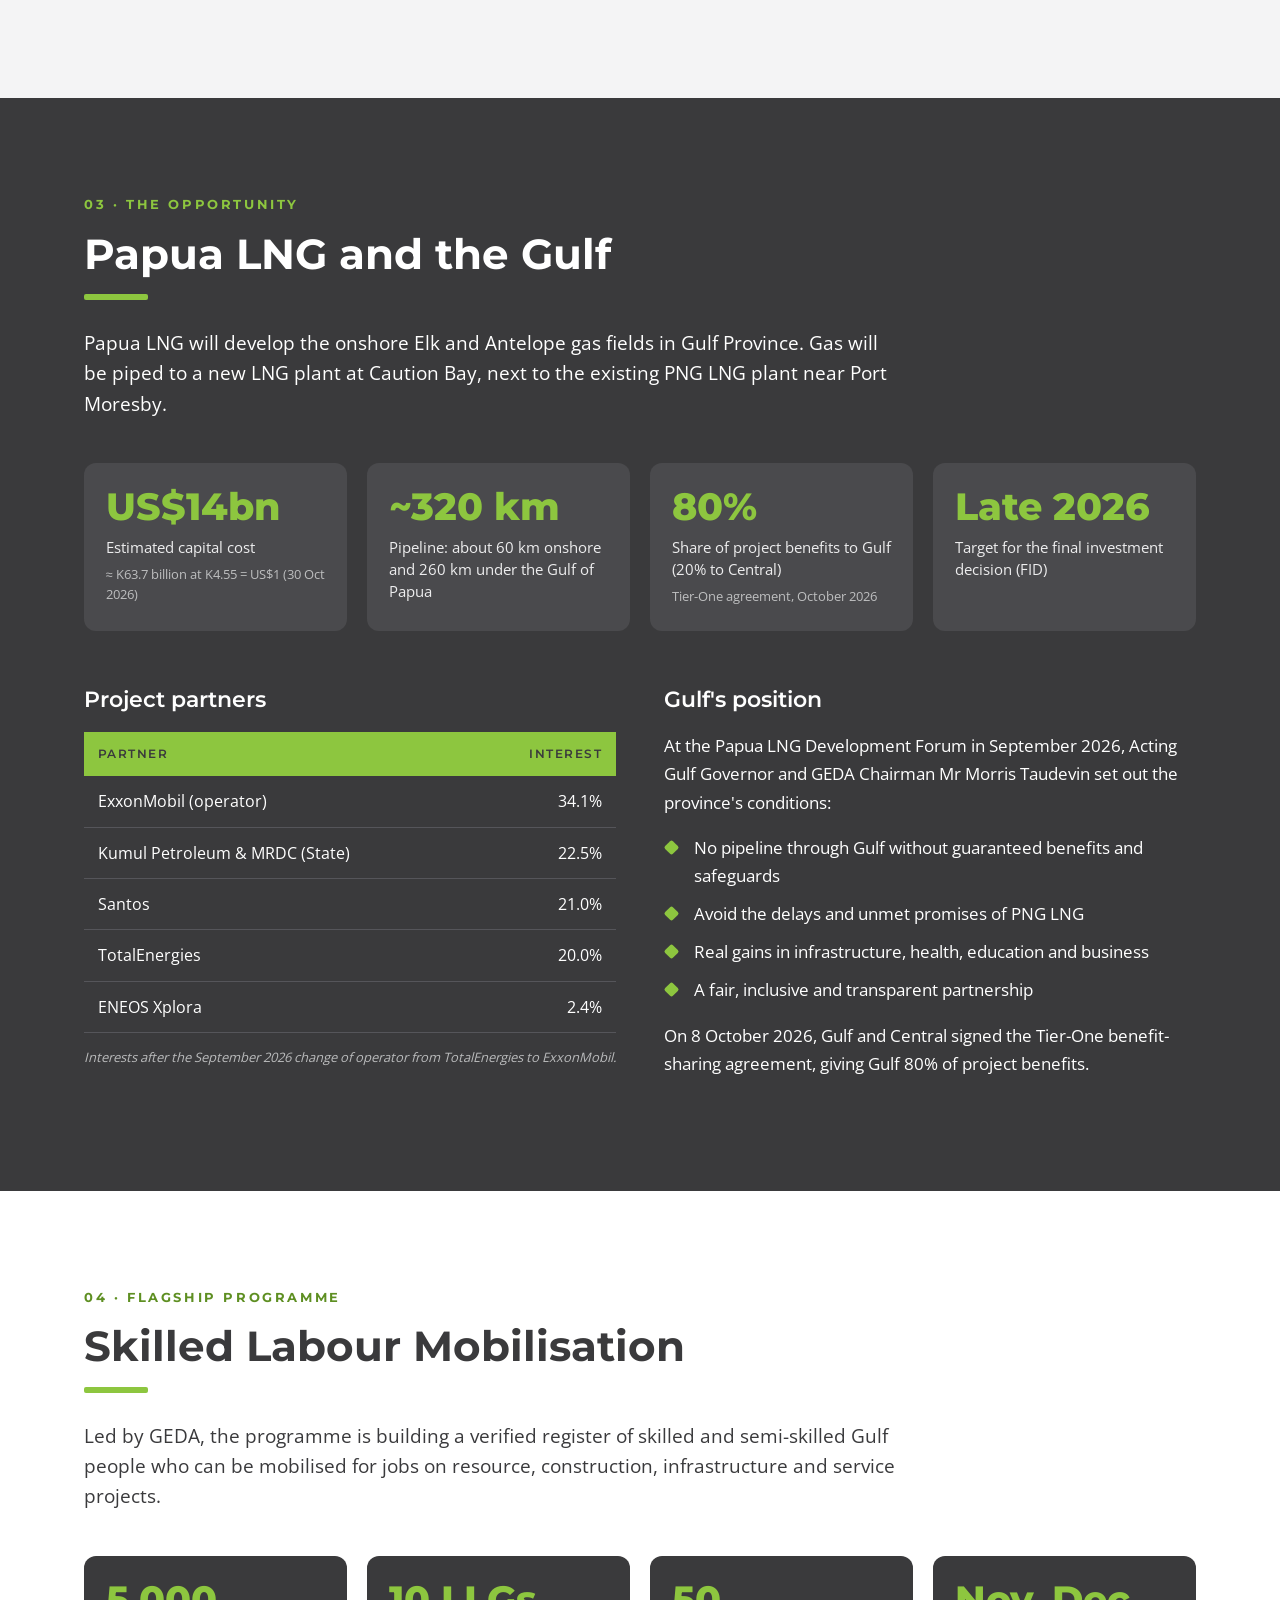
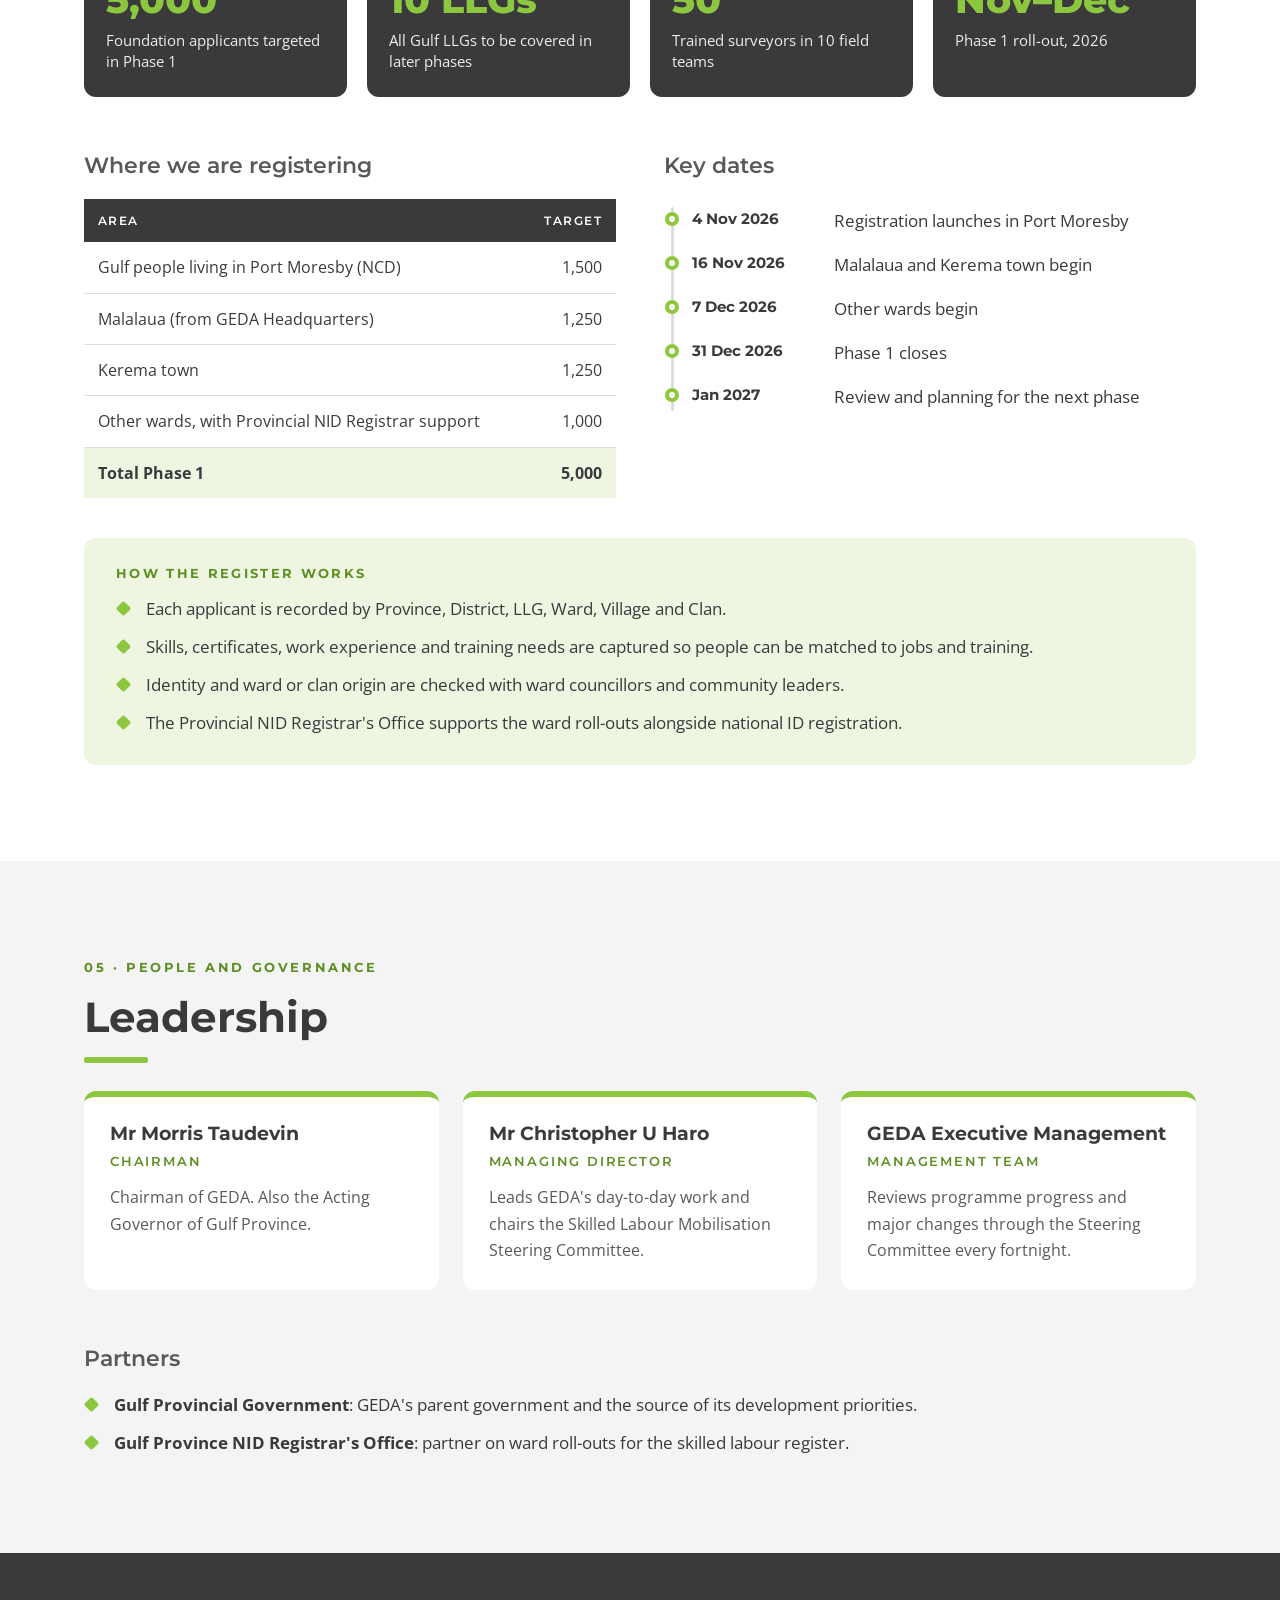
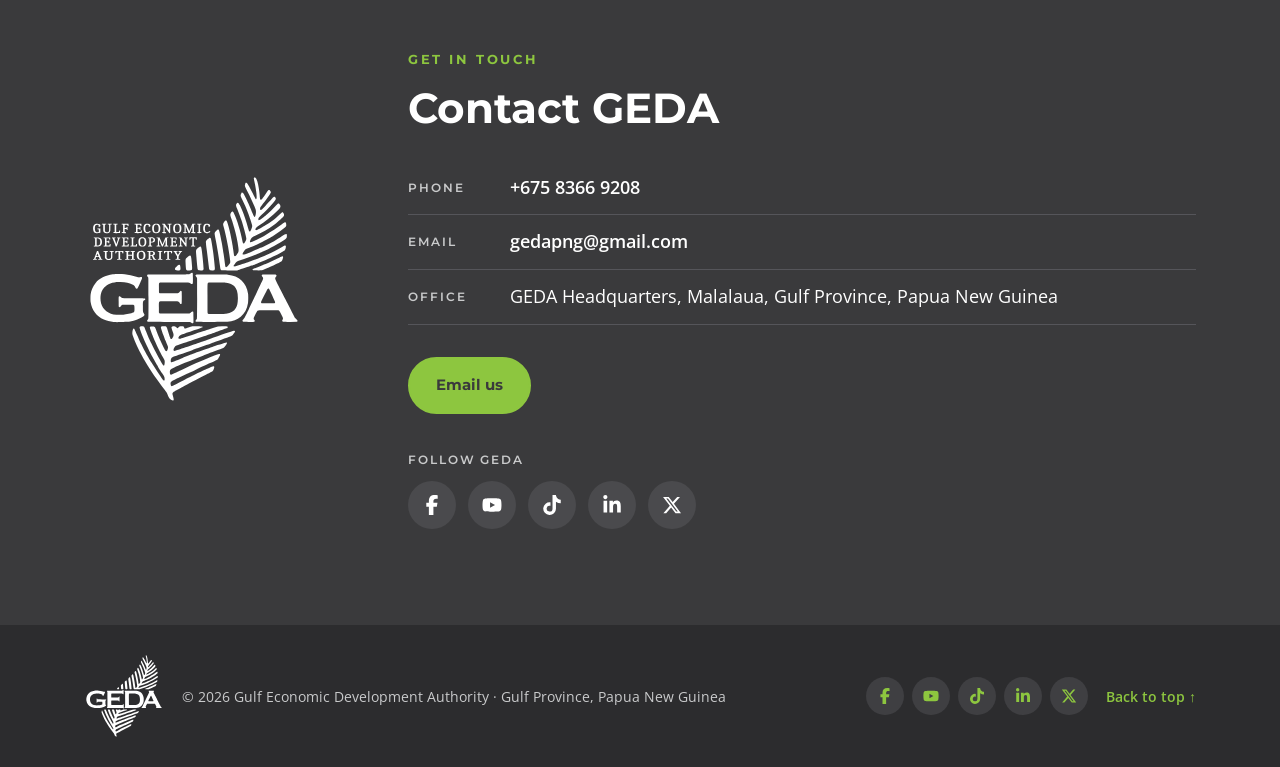
==== commit 00815096: "Add files via upload" ====
--- a/index.html
+++ b/index.html
@@ -10,11 +10,50 @@
   <link rel="apple-touch-icon" href="assets/img/apple-touch-icon.png">
 
   <!-- Social sharing preview -->
+  <link rel="canonical" href="https://gedapng.github.io/www/">
   <meta property="og:type" content="website">
+  <meta property="og:site_name" content="GEDA – Gulf Economic Development Authority">
+  <meta property="og:url" content="https://gedapng.github.io/www/">
   <meta property="og:title" content="GEDA – Gulf Economic Development Authority">
   <meta property="og:description" content="Making sure Gulf people share fully and fairly in the opportunities of Papua LNG and the growth of Gulf Province.">
-  <meta property="og:image" content="assets/img/og-image.png">
+  <meta property="og:image" content="https://gedapng.github.io/www/assets/img/og-image.png">
+  <meta property="og:image:type" content="image/png">
+  <meta property="og:image:width" content="1200">
+  <meta property="og:image:height" content="630">
+  <meta property="og:image:alt" content="GEDA logo with the words Gulf Economic Development Authority, Gulf Province, Papua New Guinea">
+  <meta property="og:locale" content="en_GB">
   <meta name="twitter:card" content="summary_large_image">
+  <meta name="twitter:title" content="GEDA – Gulf Economic Development Authority">
+  <meta name="twitter:description" content="Making sure Gulf people share fully and fairly in the opportunities of Papua LNG and the growth of Gulf Province.">
+  <meta name="twitter:image" content="https://gedapng.github.io/www/assets/img/og-image.png">
+  <meta name="twitter:site" content="@Gedapng">
+
+  <!-- Organisation details for search engines -->
+  <script type="application/ld+json">
+{
+  "@context": "https://schema.org",
+  "@type": "GovernmentOrganization",
+  "name": "Gulf Economic Development Authority",
+  "alternateName": "GEDA",
+  "url": "https://gedapng.github.io/www/",
+  "logo": "https://gedapng.github.io/www/assets/img/apple-touch-icon.png",
+  "email": "gedapng@gmail.com",
+  "telephone": "+675 8366 9208",
+  "address": {
+    "@type": "PostalAddress",
+    "addressLocality": "Malalaua",
+    "addressRegion": "Gulf Province",
+    "addressCountry": "PG"
+  },
+  "sameAs": [
+    "https://www.facebook.com/GEDA.pg",
+    "https://www.youtube.com/@gedapng",
+    "https://www.tiktok.com/@gedapng",
+    "https://www.linkedin.com/company/gedapng/",
+    "https://x.com/Gedapng"
+  ]
+}
+  </script>
 
   <link rel="preload" href="assets/fonts/montserrat-latin-700-normal.woff2" as="font" type="font/woff2" crossorigin>
   <link rel="preload" href="assets/fonts/open-sans-latin-400-normal.woff2" as="font" type="font/woff2" crossorigin>
@@ -294,6 +333,15 @@
         <li><span class="k">Office</span><span>GEDA Headquarters, Malalaua, Gulf Province, Papua New Guinea</span></li>
       </ul>
       <a class="btn" href="mailto:gedapng@gmail.com">Email us</a>
+      <p class="follow-label">Follow GEDA</p>
+      <!-- Social icons: Font Awesome Free 6.5.2 by @fontawesome, https://fontawesome.com, licence CC BY 4.0 -->
+      <ul class="socials">
+        <li><a href="https://www.facebook.com/GEDA.pg" target="_blank" rel="noopener" aria-label="GEDA on Facebook" title="Facebook"><svg viewBox="0 0 320 512" aria-hidden="true" focusable="false"><path d="M80 299.3V512H196V299.3h86.5l18-97.8H196V166.9c0-51.7 20.3-71.5 72.7-71.5c16.3 0 29.4 .4 37 1.2V7.9C291.4 4 256.4 0 236.2 0C129.3 0 80 50.5 80 159.4v42.1H14v97.8H80z"/></svg></a></li>
+        <li><a href="https://www.youtube.com/@gedapng" target="_blank" rel="noopener" aria-label="GEDA on YouTube" title="YouTube"><svg viewBox="0 0 576 512" aria-hidden="true" focusable="false"><path d="M549.655 124.083c-6.281-23.65-24.787-42.276-48.284-48.597C458.781 64 288 64 288 64S117.22 64 74.629 75.486c-23.497 6.322-42.003 24.947-48.284 48.597-11.412 42.867-11.412 132.305-11.412 132.305s0 89.438 11.412 132.305c6.281 23.65 24.787 41.5 48.284 47.821C117.22 448 288 448 288 448s170.78 0 213.371-11.486c23.497-6.321 42.003-24.171 48.284-47.821 11.412-42.867 11.412-132.305 11.412-132.305s0-89.438-11.412-132.305zm-317.51 213.508V175.185l142.739 81.205-142.739 81.201z"/></svg></a></li>
+        <li><a href="https://www.tiktok.com/@gedapng" target="_blank" rel="noopener" aria-label="GEDA on TikTok" title="TikTok"><svg viewBox="0 0 448 512" aria-hidden="true" focusable="false"><path d="M448,209.91a210.06,210.06,0,0,1-122.77-39.25V349.38A162.55,162.55,0,1,1,185,188.31V278.2a74.62,74.62,0,1,0,52.23,71.18V0l88,0a121.18,121.18,0,0,0,1.86,22.17h0A122.18,122.18,0,0,0,381,102.39a121.43,121.43,0,0,0,67,20.14Z"/></svg></a></li>
+        <li><a href="https://www.linkedin.com/company/gedapng/" target="_blank" rel="noopener" aria-label="GEDA on LinkedIn" title="LinkedIn"><svg viewBox="0 0 448 512" aria-hidden="true" focusable="false"><path d="M100.28 448H7.4V148.9h92.88zM53.79 108.1C24.09 108.1 0 83.5 0 53.8a53.79 53.79 0 0 1 107.58 0c0 29.7-24.1 54.3-53.79 54.3zM447.9 448h-92.68V302.4c0-34.7-.7-79.2-48.29-79.2-48.29 0-55.69 37.7-55.69 76.7V448h-92.78V148.9h89.08v40.8h1.3c12.4-23.5 42.69-48.3 87.88-48.3 94 0 111.28 61.9 111.28 142.3V448z"/></svg></a></li>
+        <li><a href="https://x.com/Gedapng" target="_blank" rel="noopener" aria-label="GEDA on X" title="X"><svg viewBox="0 0 512 512" aria-hidden="true" focusable="false"><path d="M389.2 48h70.6L305.6 224.2 487 464H345L233.7 318.6 106.5 464H35.8L200.7 275.5 26.8 48H172.4L272.9 180.9 389.2 48zM364.4 421.8h39.1L151.1 88h-42L364.4 421.8z"/></svg></a></li>
+      </ul>
     </div>
   </div>
 </section>
@@ -304,6 +352,13 @@
   <div class="wrap footer-inner">
     <img src="assets/img/geda-logo-white-no-tagline.svg" alt="GEDA" width="80" height="86">
     <p>© <span id="year">2026</span> Gulf Economic Development Authority · Gulf Province, Papua New Guinea</p>
+    <ul class="socials socials-small">
+      <li><a href="https://www.facebook.com/GEDA.pg" target="_blank" rel="noopener" aria-label="GEDA on Facebook" title="Facebook"><svg viewBox="0 0 320 512" aria-hidden="true" focusable="false"><path d="M80 299.3V512H196V299.3h86.5l18-97.8H196V166.9c0-51.7 20.3-71.5 72.7-71.5c16.3 0 29.4 .4 37 1.2V7.9C291.4 4 256.4 0 236.2 0C129.3 0 80 50.5 80 159.4v42.1H14v97.8H80z"/></svg></a></li>
+      <li><a href="https://www.youtube.com/@gedapng" target="_blank" rel="noopener" aria-label="GEDA on YouTube" title="YouTube"><svg viewBox="0 0 576 512" aria-hidden="true" focusable="false"><path d="M549.655 124.083c-6.281-23.65-24.787-42.276-48.284-48.597C458.781 64 288 64 288 64S117.22 64 74.629 75.486c-23.497 6.322-42.003 24.947-48.284 48.597-11.412 42.867-11.412 132.305-11.412 132.305s0 89.438 11.412 132.305c6.281 23.65 24.787 41.5 48.284 47.821C117.22 448 288 448 288 448s170.78 0 213.371-11.486c23.497-6.321 42.003-24.171 48.284-47.821 11.412-42.867 11.412-132.305 11.412-132.305s0-89.438-11.412-132.305zm-317.51 213.508V175.185l142.739 81.205-142.739 81.201z"/></svg></a></li>
+      <li><a href="https://www.tiktok.com/@gedapng" target="_blank" rel="noopener" aria-label="GEDA on TikTok" title="TikTok"><svg viewBox="0 0 448 512" aria-hidden="true" focusable="false"><path d="M448,209.91a210.06,210.06,0,0,1-122.77-39.25V349.38A162.55,162.55,0,1,1,185,188.31V278.2a74.62,74.62,0,1,0,52.23,71.18V0l88,0a121.18,121.18,0,0,0,1.86,22.17h0A122.18,122.18,0,0,0,381,102.39a121.43,121.43,0,0,0,67,20.14Z"/></svg></a></li>
+      <li><a href="https://www.linkedin.com/company/gedapng/" target="_blank" rel="noopener" aria-label="GEDA on LinkedIn" title="LinkedIn"><svg viewBox="0 0 448 512" aria-hidden="true" focusable="false"><path d="M100.28 448H7.4V148.9h92.88zM53.79 108.1C24.09 108.1 0 83.5 0 53.8a53.79 53.79 0 0 1 107.58 0c0 29.7-24.1 54.3-53.79 54.3zM447.9 448h-92.68V302.4c0-34.7-.7-79.2-48.29-79.2-48.29 0-55.69 37.7-55.69 76.7V448h-92.78V148.9h89.08v40.8h1.3c12.4-23.5 42.69-48.3 87.88-48.3 94 0 111.28 61.9 111.28 142.3V448z"/></svg></a></li>
+      <li><a href="https://x.com/Gedapng" target="_blank" rel="noopener" aria-label="GEDA on X" title="X"><svg viewBox="0 0 512 512" aria-hidden="true" focusable="false"><path d="M389.2 48h70.6L305.6 224.2 487 464H345L233.7 318.6 106.5 464H35.8L200.7 275.5 26.8 48H172.4L272.9 180.9 389.2 48zM364.4 421.8h39.1L151.1 88h-42L364.4 421.8z"/></svg></a></li>
+    </ul>
     <a href="#top">Back to top ↑</a>
   </div>
 </footer>
--- a/styles.css
+++ b/styles.css
@@ -175,6 +175,16 @@
 .contact-list a{color:#fff;text-decoration:none;font-weight:600}
 .contact-list a:hover{color:var(--green)}
 
+/* Social icons */
+.follow-label{font-family:var(--head);font-weight:600;font-size:12px;letter-spacing:.16em;text-transform:uppercase;color:#C9CACB;margin:36px 0 12px}
+.socials{list-style:none;display:flex;flex-wrap:wrap;gap:12px;padding:0;margin:0}
+.socials a{display:flex;align-items:center;justify-content:center;width:48px;height:48px;border-radius:50%;background:#4A4A4D;color:#fff;transition:background .15s ease,color .15s ease,transform .15s ease}
+.socials a:hover{background:var(--green);color:var(--charcoal);transform:translateY(-2px)}
+.socials svg{width:20px;height:20px;fill:currentColor}
+.socials-small{gap:8px}
+.socials-small a{width:38px;height:38px;background:#3F3F42}
+.socials-small svg{width:16px;height:16px}
+
 /* Footer */
 .site-footer{background:#2C2C2E;color:#C9CACB;padding:28px 0;font-size:14px}
 .footer-inner{display:flex;align-items:center;gap:18px}
@@ -223,5 +233,6 @@
   .timeline li{grid-template-columns:1fr;gap:0}
   .contact-list li{grid-template-columns:1fr;gap:2px;font-size:16px}
   .footer-inner{flex-direction:column;text-align:center}
+  .socials-small{justify-content:center}
   td,th{padding:10px}
 }
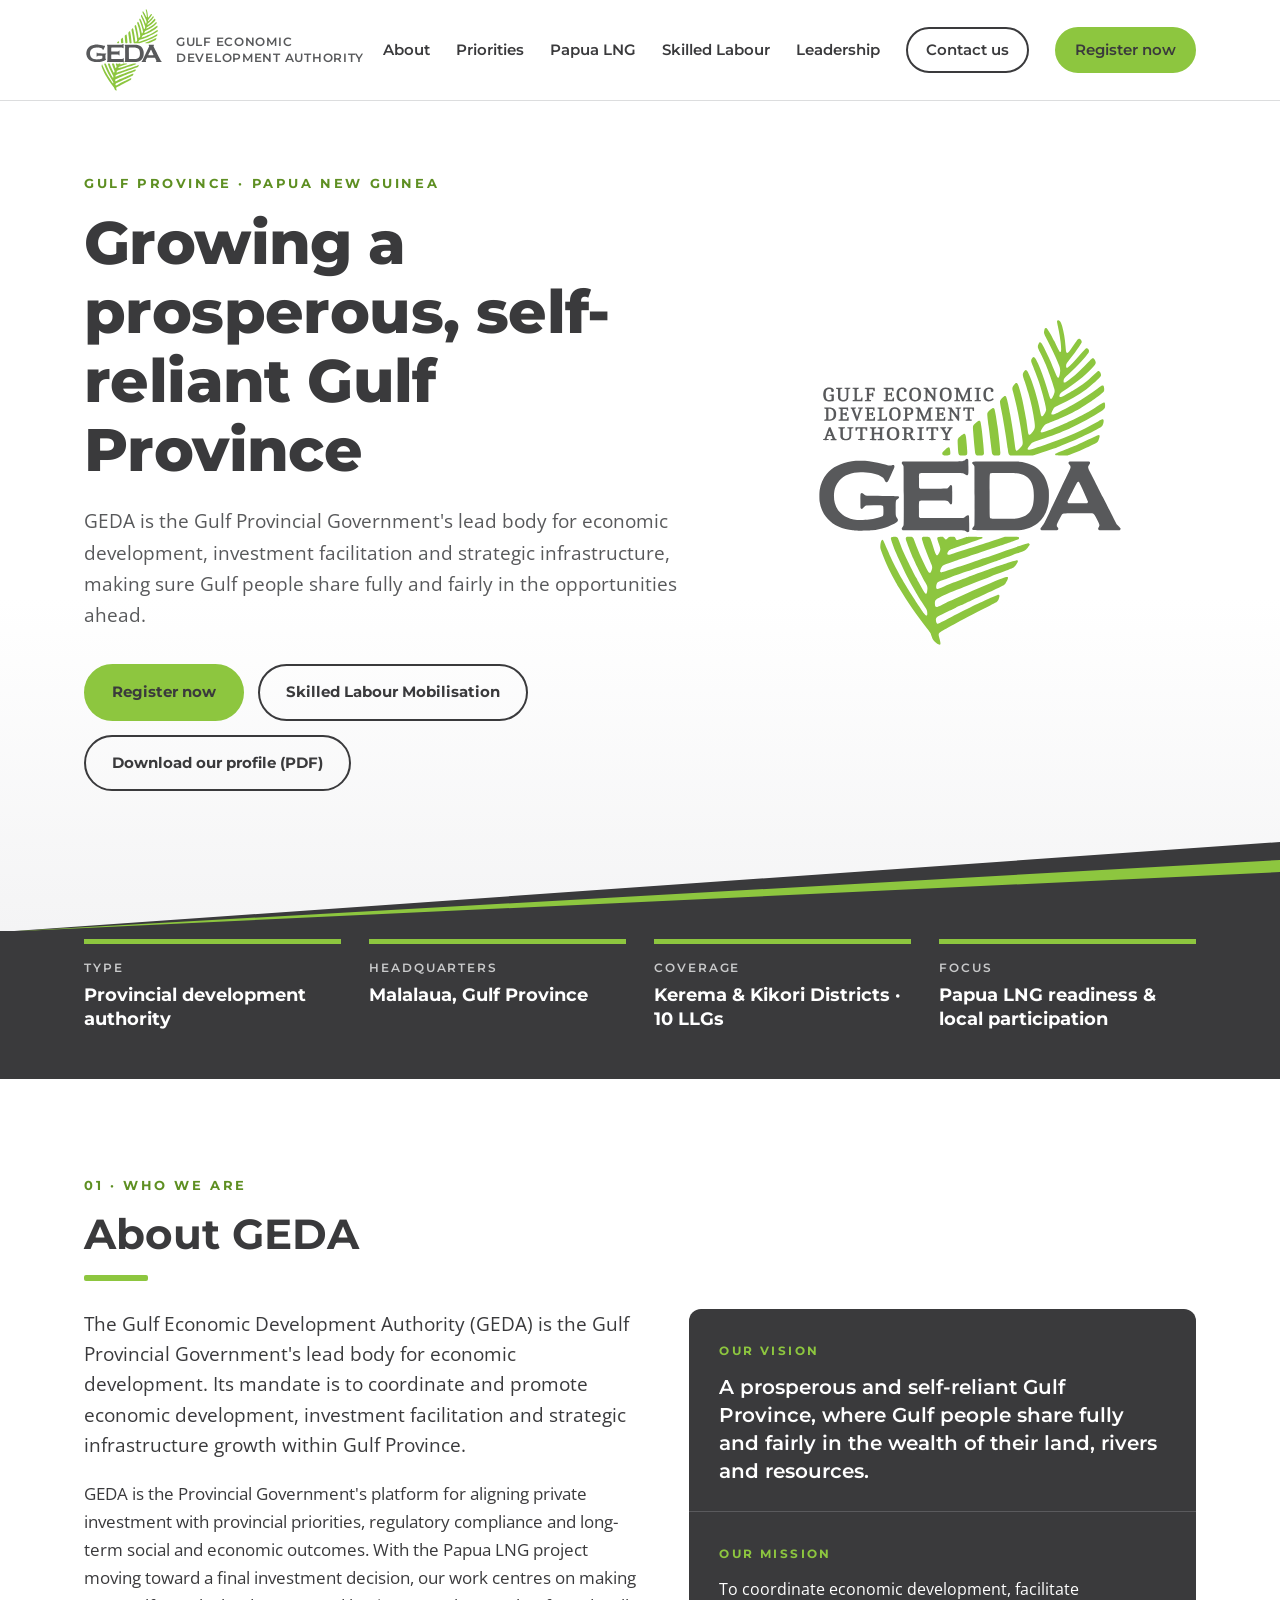
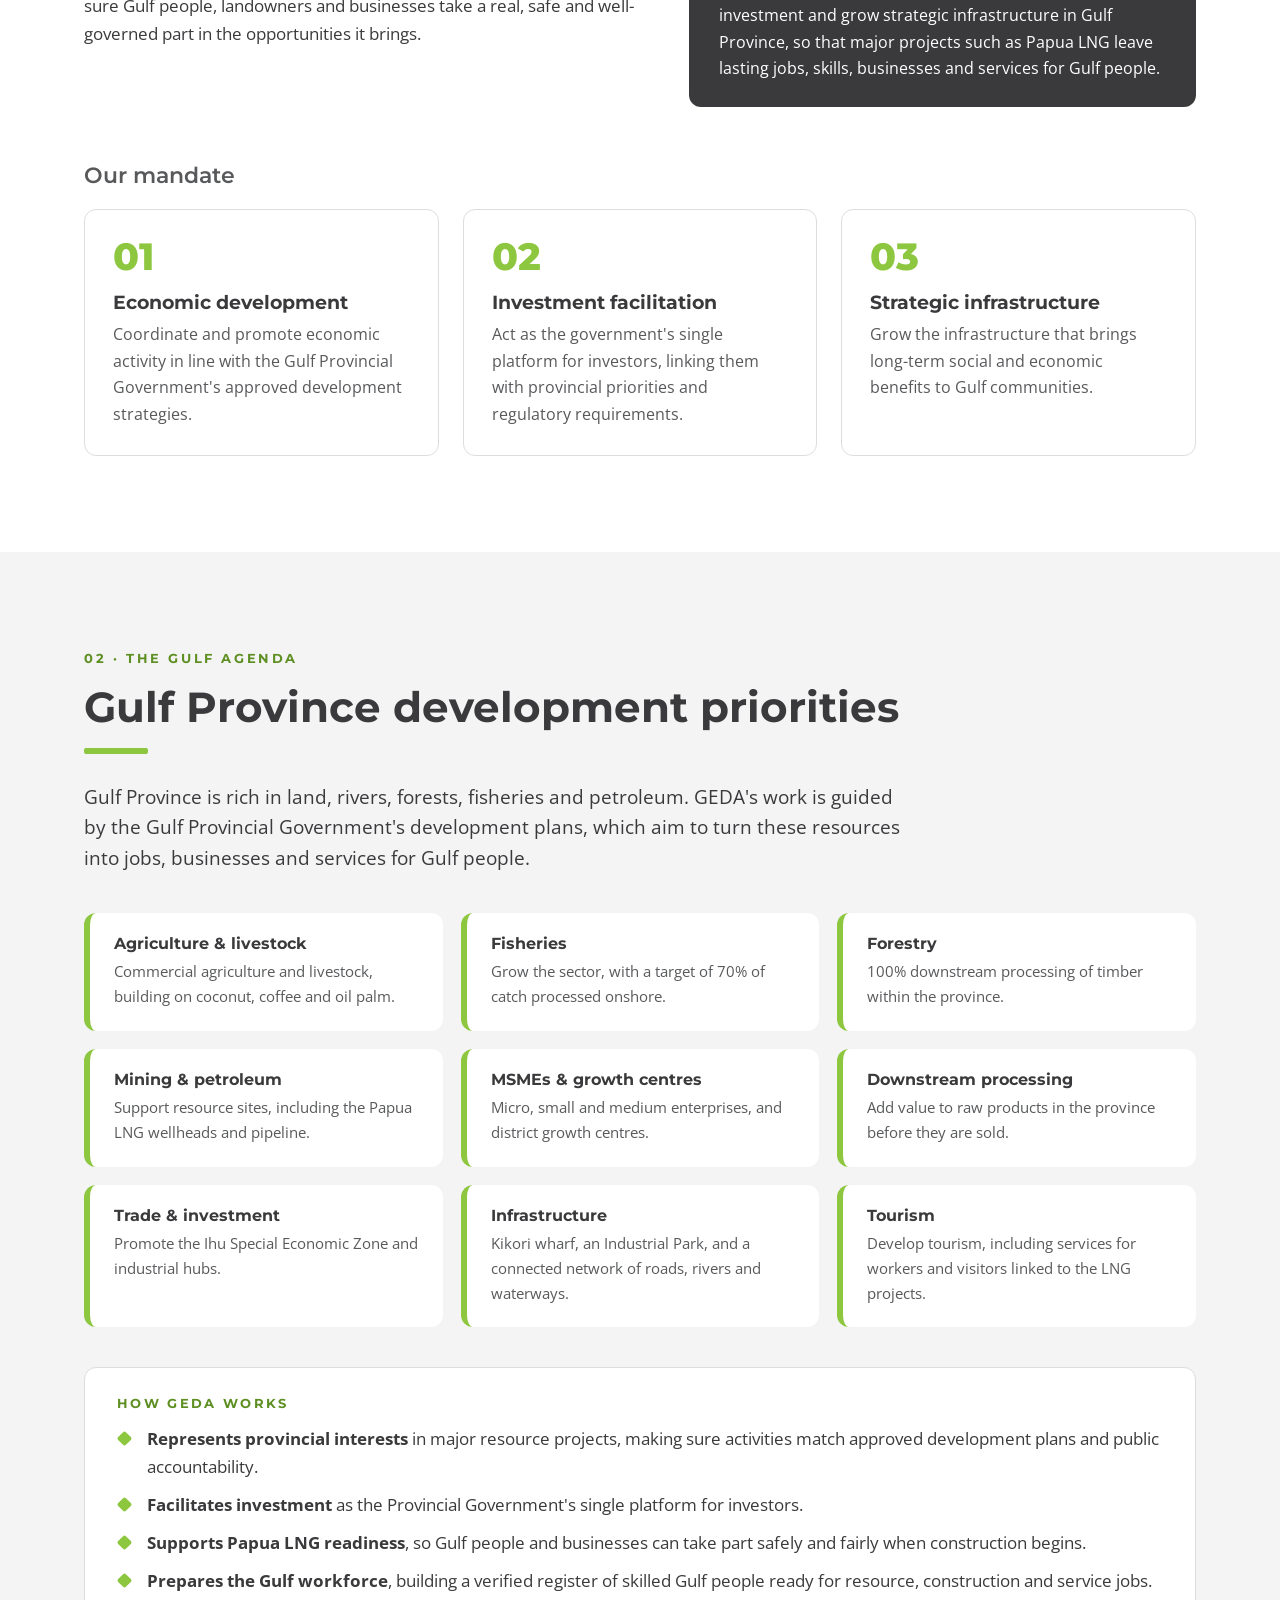
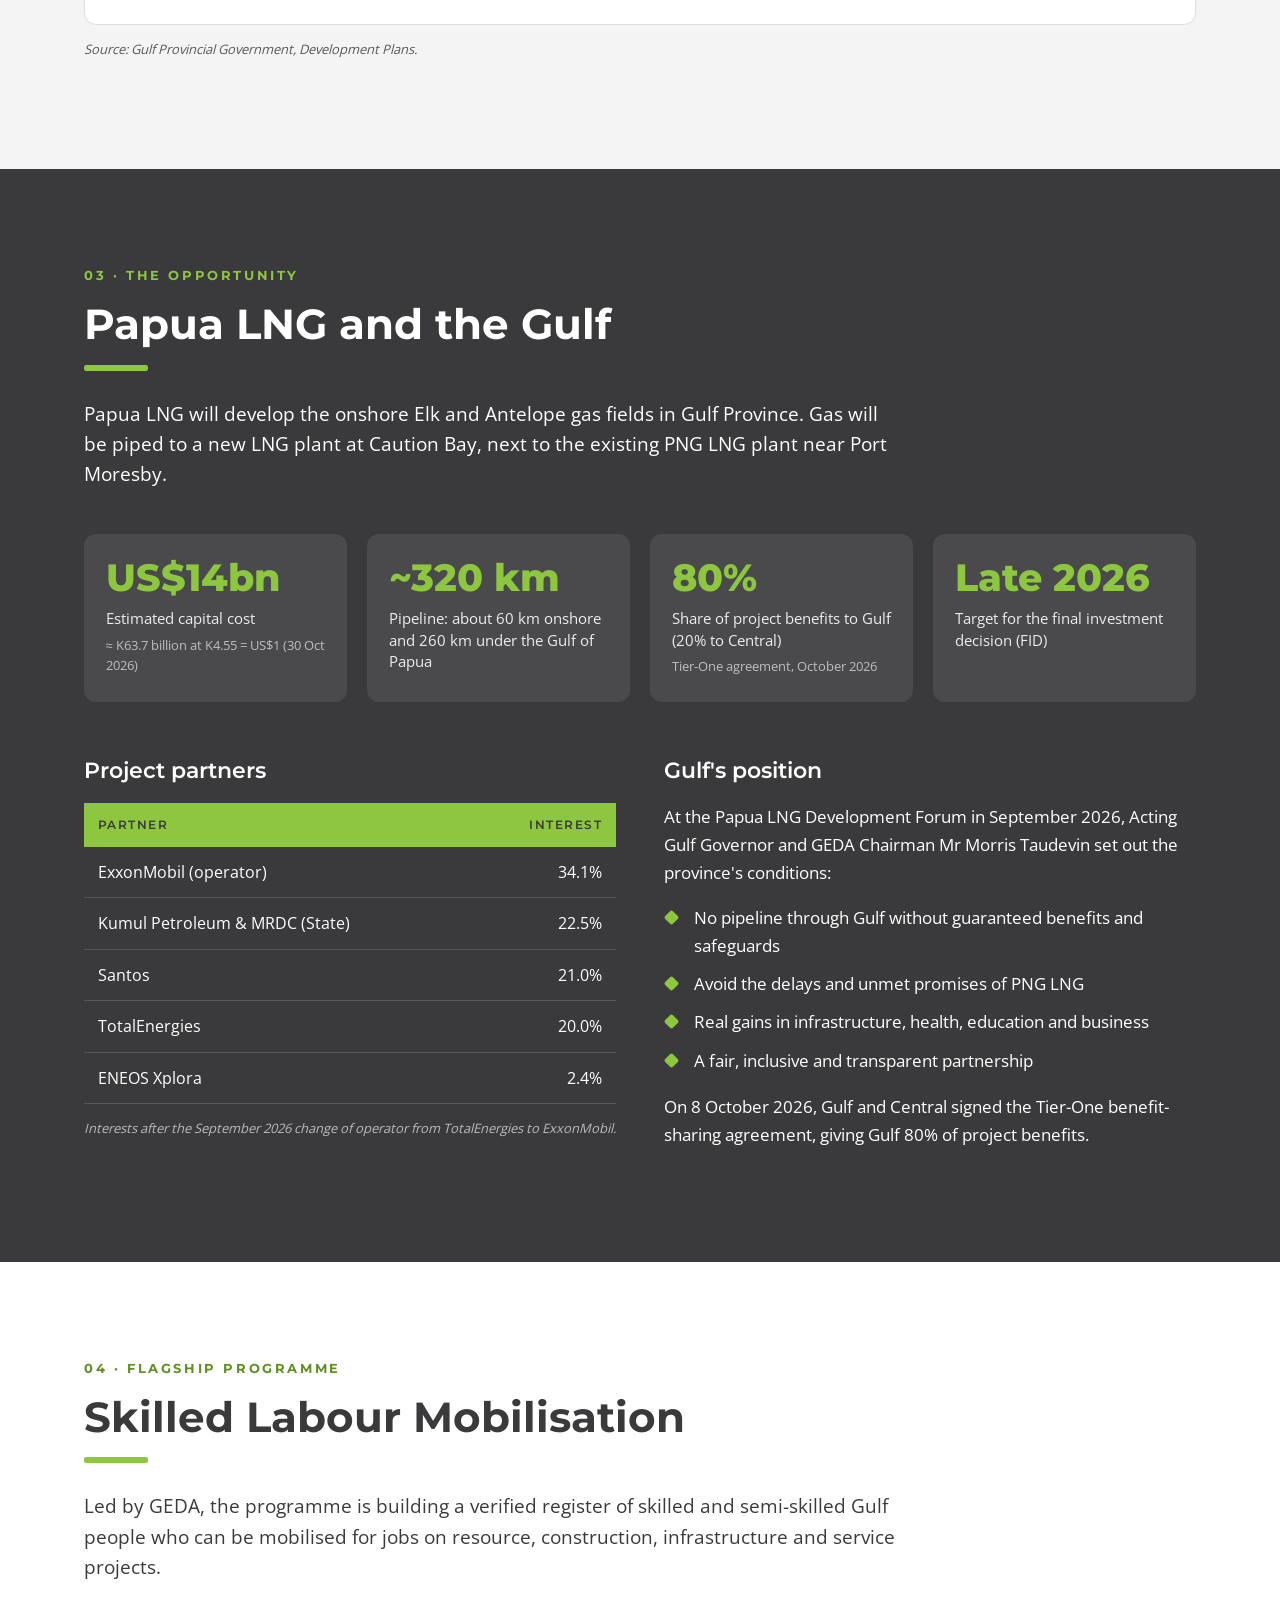
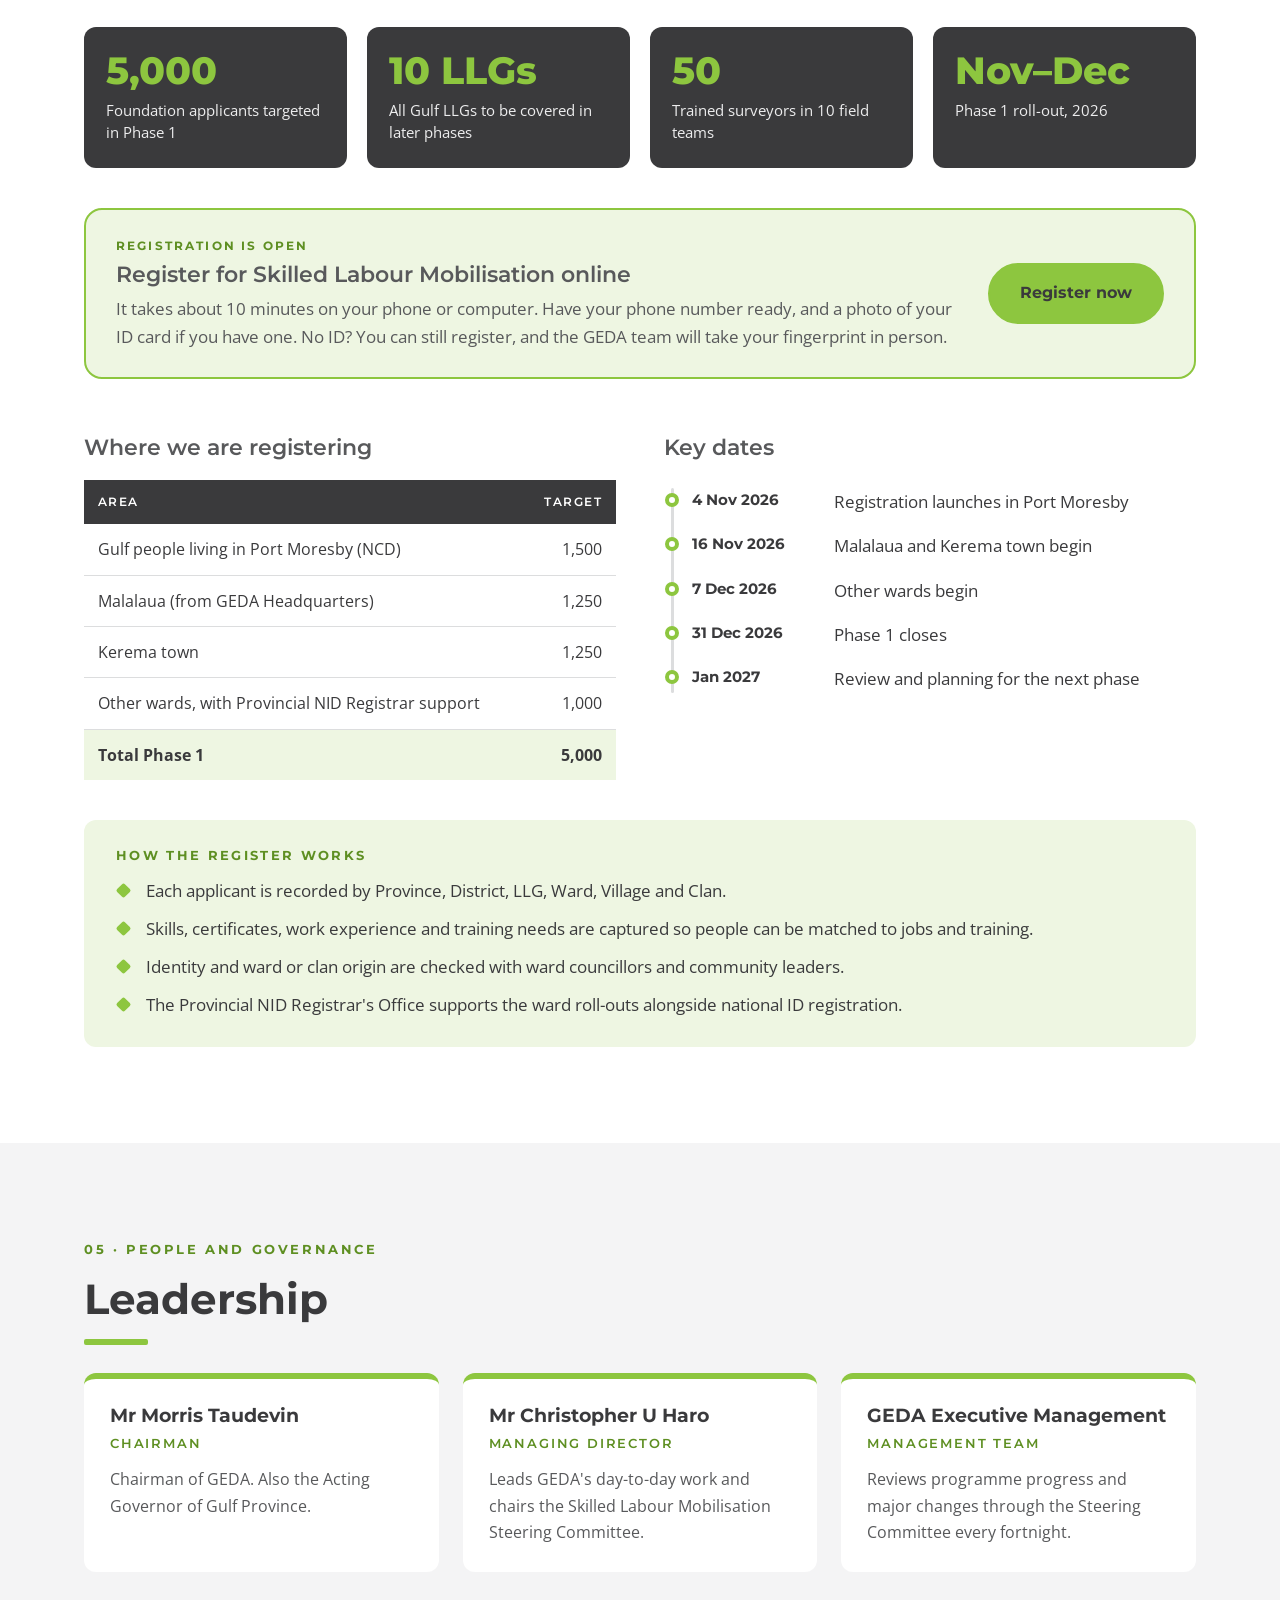
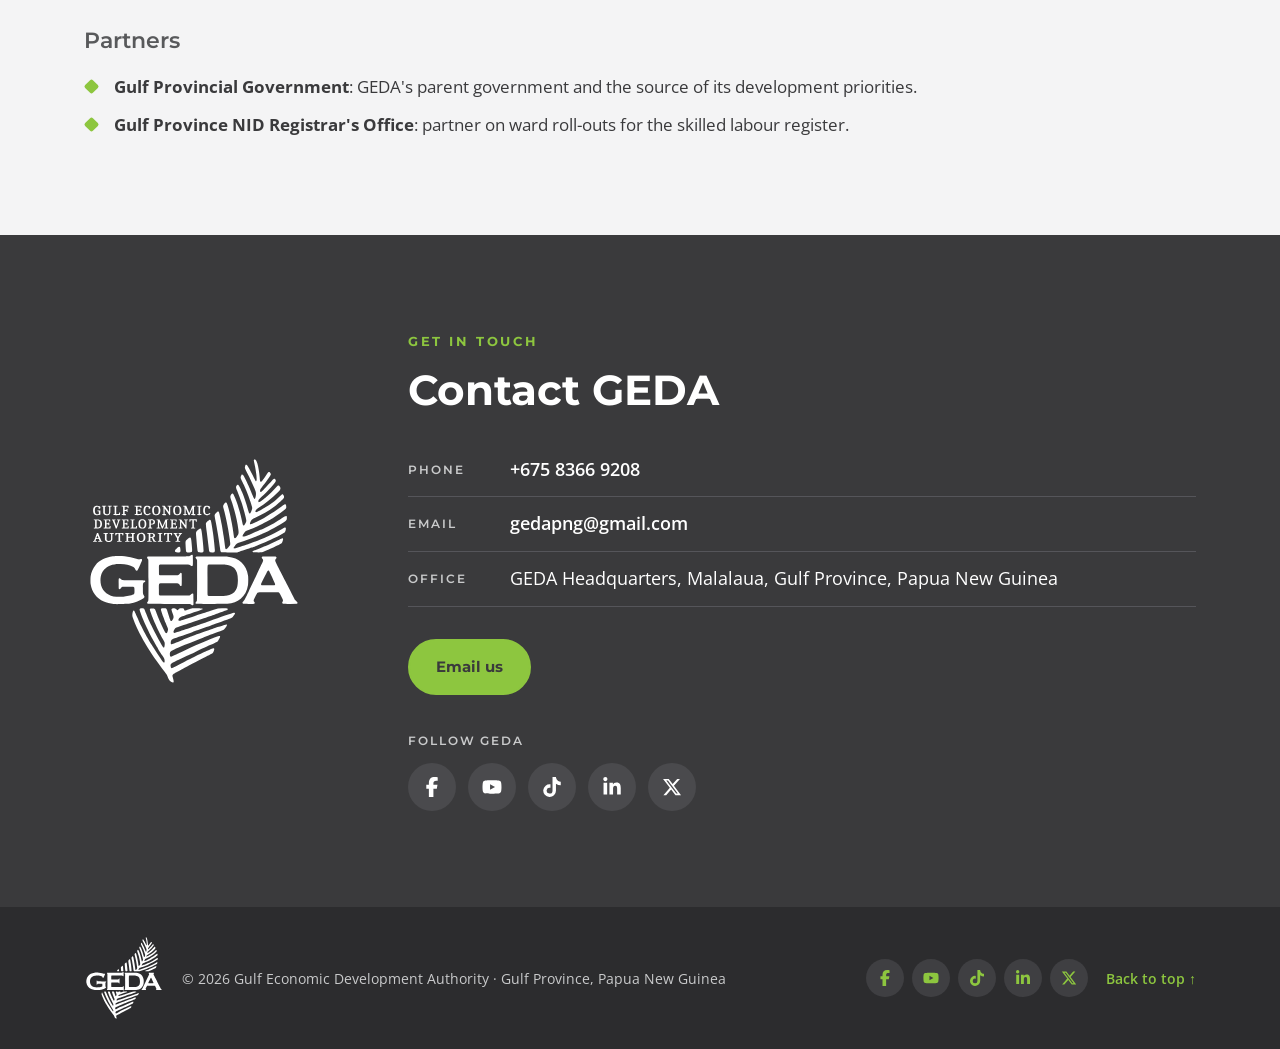
==== commit ded42d8e: "Add files via upload" ====
--- a/index.html
+++ b/index.html
@@ -10,13 +10,13 @@
   <link rel="apple-touch-icon" href="assets/img/apple-touch-icon.png">
 
   <!-- Social sharing preview -->
-  <link rel="canonical" href="https://gedapng.github.io/www/">
+  <link rel="canonical" href="https://gedapng.org/">
   <meta property="og:type" content="website">
   <meta property="og:site_name" content="GEDA – Gulf Economic Development Authority">
-  <meta property="og:url" content="https://gedapng.github.io/www/">
+  <meta property="og:url" content="https://gedapng.org/">
   <meta property="og:title" content="GEDA – Gulf Economic Development Authority">
   <meta property="og:description" content="Making sure Gulf people share fully and fairly in the opportunities of Papua LNG and the growth of Gulf Province.">
-  <meta property="og:image" content="https://gedapng.github.io/www/assets/img/og-image.png">
+  <meta property="og:image" content="https://gedapng.org/assets/img/og-image.png">
   <meta property="og:image:type" content="image/png">
   <meta property="og:image:width" content="1200">
   <meta property="og:image:height" content="630">
@@ -25,7 +25,7 @@
   <meta name="twitter:card" content="summary_large_image">
   <meta name="twitter:title" content="GEDA – Gulf Economic Development Authority">
   <meta name="twitter:description" content="Making sure Gulf people share fully and fairly in the opportunities of Papua LNG and the growth of Gulf Province.">
-  <meta name="twitter:image" content="https://gedapng.github.io/www/assets/img/og-image.png">
+  <meta name="twitter:image" content="https://gedapng.org/assets/img/og-image.png">
   <meta name="twitter:site" content="@Gedapng">
 
   <!-- Organisation details for search engines -->
@@ -35,8 +35,8 @@
   "@type": "GovernmentOrganization",
   "name": "Gulf Economic Development Authority",
   "alternateName": "GEDA",
-  "url": "https://gedapng.github.io/www/",
-  "logo": "https://gedapng.github.io/www/assets/img/apple-touch-icon.png",
+  "url": "https://gedapng.org/",
+  "logo": "https://gedapng.org/assets/img/apple-touch-icon.png",
   "email": "gedapng@gmail.com",
   "telephone": "+675 8366 9208",
   "address": {
@@ -79,7 +79,8 @@
       <a href="#papua-lng">Papua LNG</a>
       <a href="#skilled-labour">Skilled Labour</a>
       <a href="#leadership">Leadership</a>
-      <a class="btn btn-small" href="#contact">Contact us</a>
+      <a class="btn btn-small btn-ghost" href="#contact">Contact us</a>
+      <a class="btn btn-small" href="register/">Register now</a>
     </nav>
   </div>
 </header>
@@ -94,7 +95,8 @@
       <h1>Growing a prosperous, self-reliant Gulf Province</h1>
       <p class="hero-lead">GEDA is the Gulf Provincial Government's lead body for economic development, investment facilitation and strategic infrastructure, making sure Gulf people share fully and fairly in the opportunities ahead.</p>
       <div class="hero-actions">
-        <a class="btn" href="#skilled-labour">Skilled Labour Mobilisation</a>
+        <a class="btn" href="register/">Register now</a>
+        <a class="btn btn-ghost" href="#skilled-labour">Skilled Labour Mobilisation</a>
         <a class="btn btn-ghost" href="assets/docs/geda-organisation-profile-2026.pdf" download>Download our profile (PDF)</a>
       </div>
     </div>
@@ -249,6 +251,15 @@
       <div class="stat"><span class="big">10 LLGs</span><span class="lbl">All Gulf LLGs to be covered in later phases</span></div>
       <div class="stat"><span class="big">50</span><span class="lbl">Trained surveyors in 10 field teams</span></div>
       <div class="stat"><span class="big">Nov–Dec</span><span class="lbl">Phase 1 roll-out, 2026</span></div>
+    </div>
+
+    <div class="register-cta">
+      <div>
+        <p class="register-cta-k">Registration is open</p>
+        <h3>Register for Skilled Labour Mobilisation online</h3>
+        <p>It takes about 10 minutes on your phone or computer. Have your phone number ready, and a photo of your ID card if you have one. No ID? You can still register, and the GEDA team will take your fingerprint in person.</p>
+      </div>
+      <a class="btn" href="register/">Register now</a>
     </div>
 
     <div class="slm-grid">
--- a/styles.css
+++ b/styles.css
@@ -236,3 +236,15 @@
   .socials-small{justify-content:center}
   td,th{padding:10px}
 }
+
+/* Register now call-to-action (added 2026-11-11) */
+.register-cta{display:flex;align-items:center;gap:28px;background:var(--green-tint);border:2px solid var(--green);border-radius:18px;padding:26px 30px;margin:40px 0 8px}
+.register-cta h3{margin:0 0 8px}
+.register-cta p{margin:0;color:var(--slate)}
+.register-cta .register-cta-k{font-family:var(--head);font-weight:700;font-size:12px;letter-spacing:.18em;text-transform:uppercase;color:var(--green-dark);margin:0 0 6px}
+.register-cta .btn{flex:0 0 auto;font-size:16px;padding:15px 30px}
+.site-nav .btn-ghost{color:var(--charcoal)}
+.site-nav .btn-ghost:hover{color:#fff}
+@media (max-width:1000px){.site-nav{gap:18px}}
+@media (max-width:860px){.site-nav .btn + .btn{margin-top:10px}.site-nav .btn-ghost{border-bottom-color:var(--charcoal)}}
+@media (max-width:700px){.register-cta{flex-direction:column;align-items:stretch;padding:22px 20px;gap:18px}}
